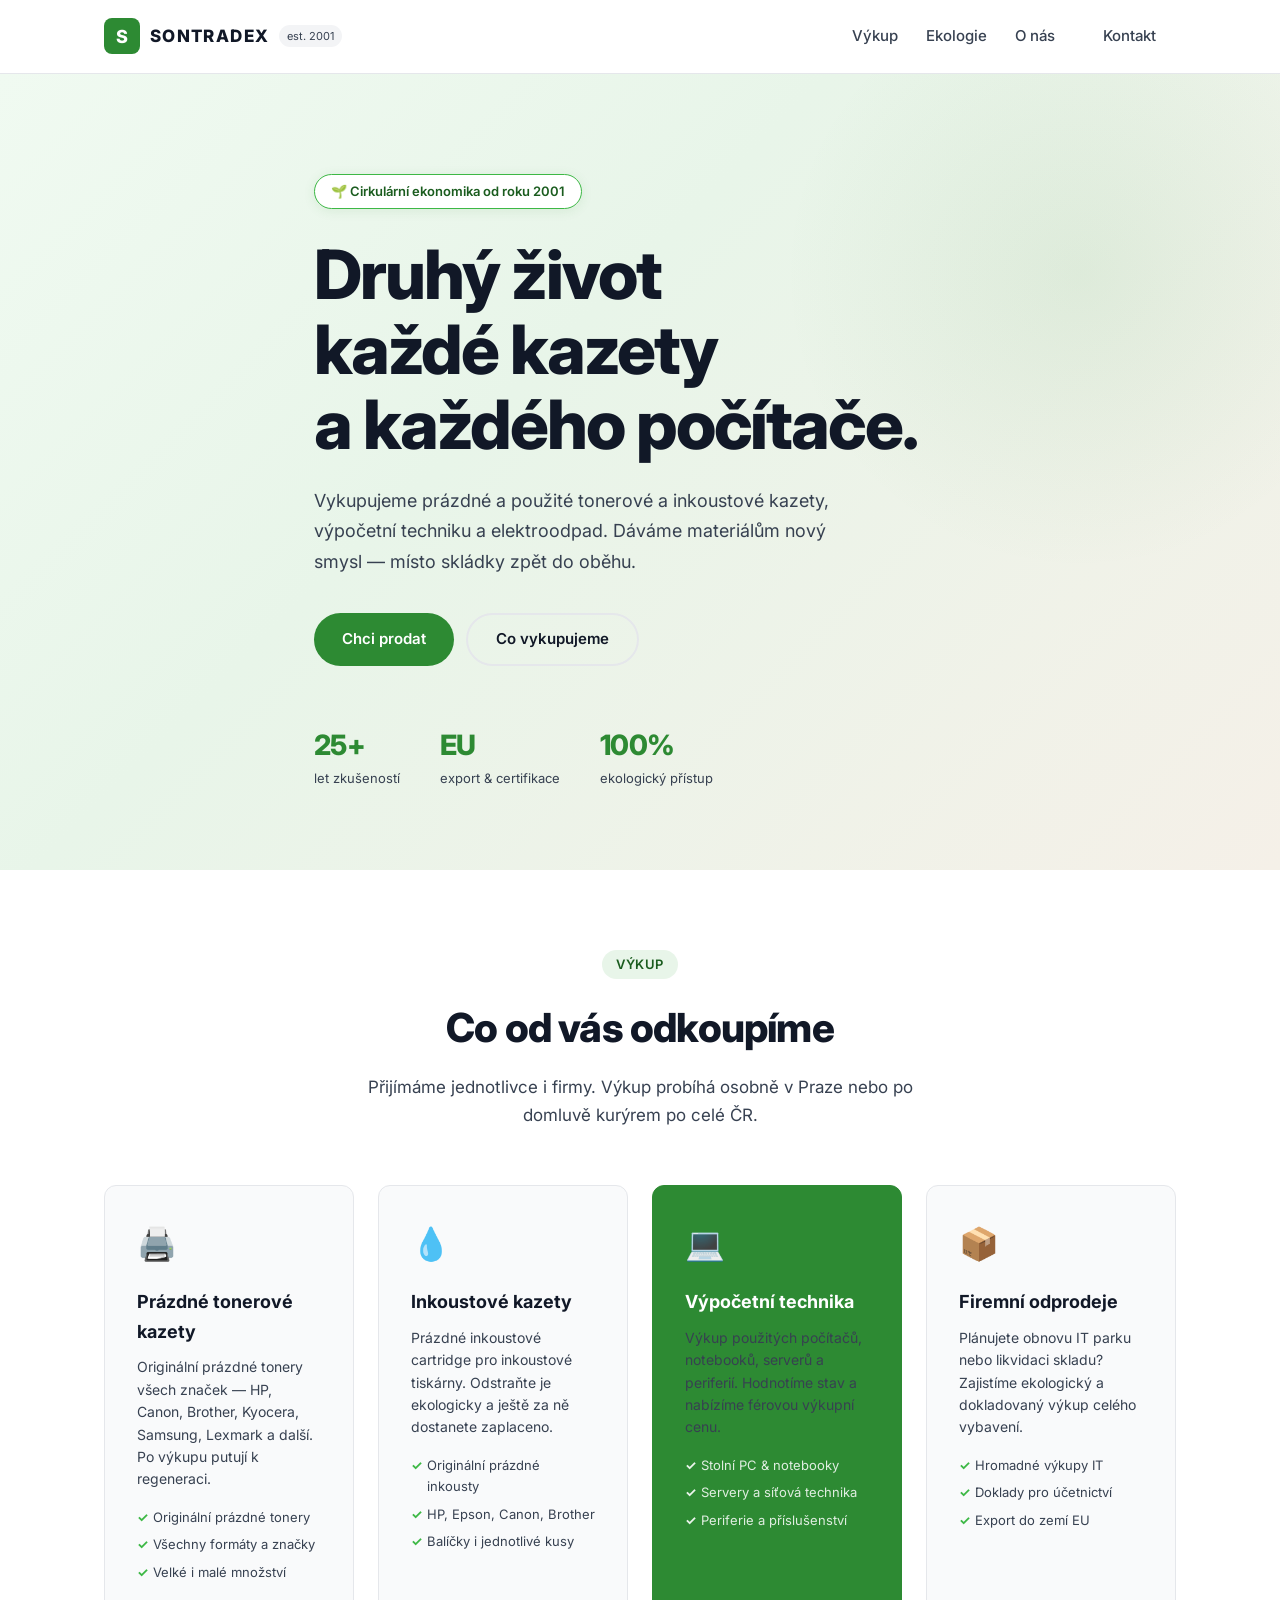
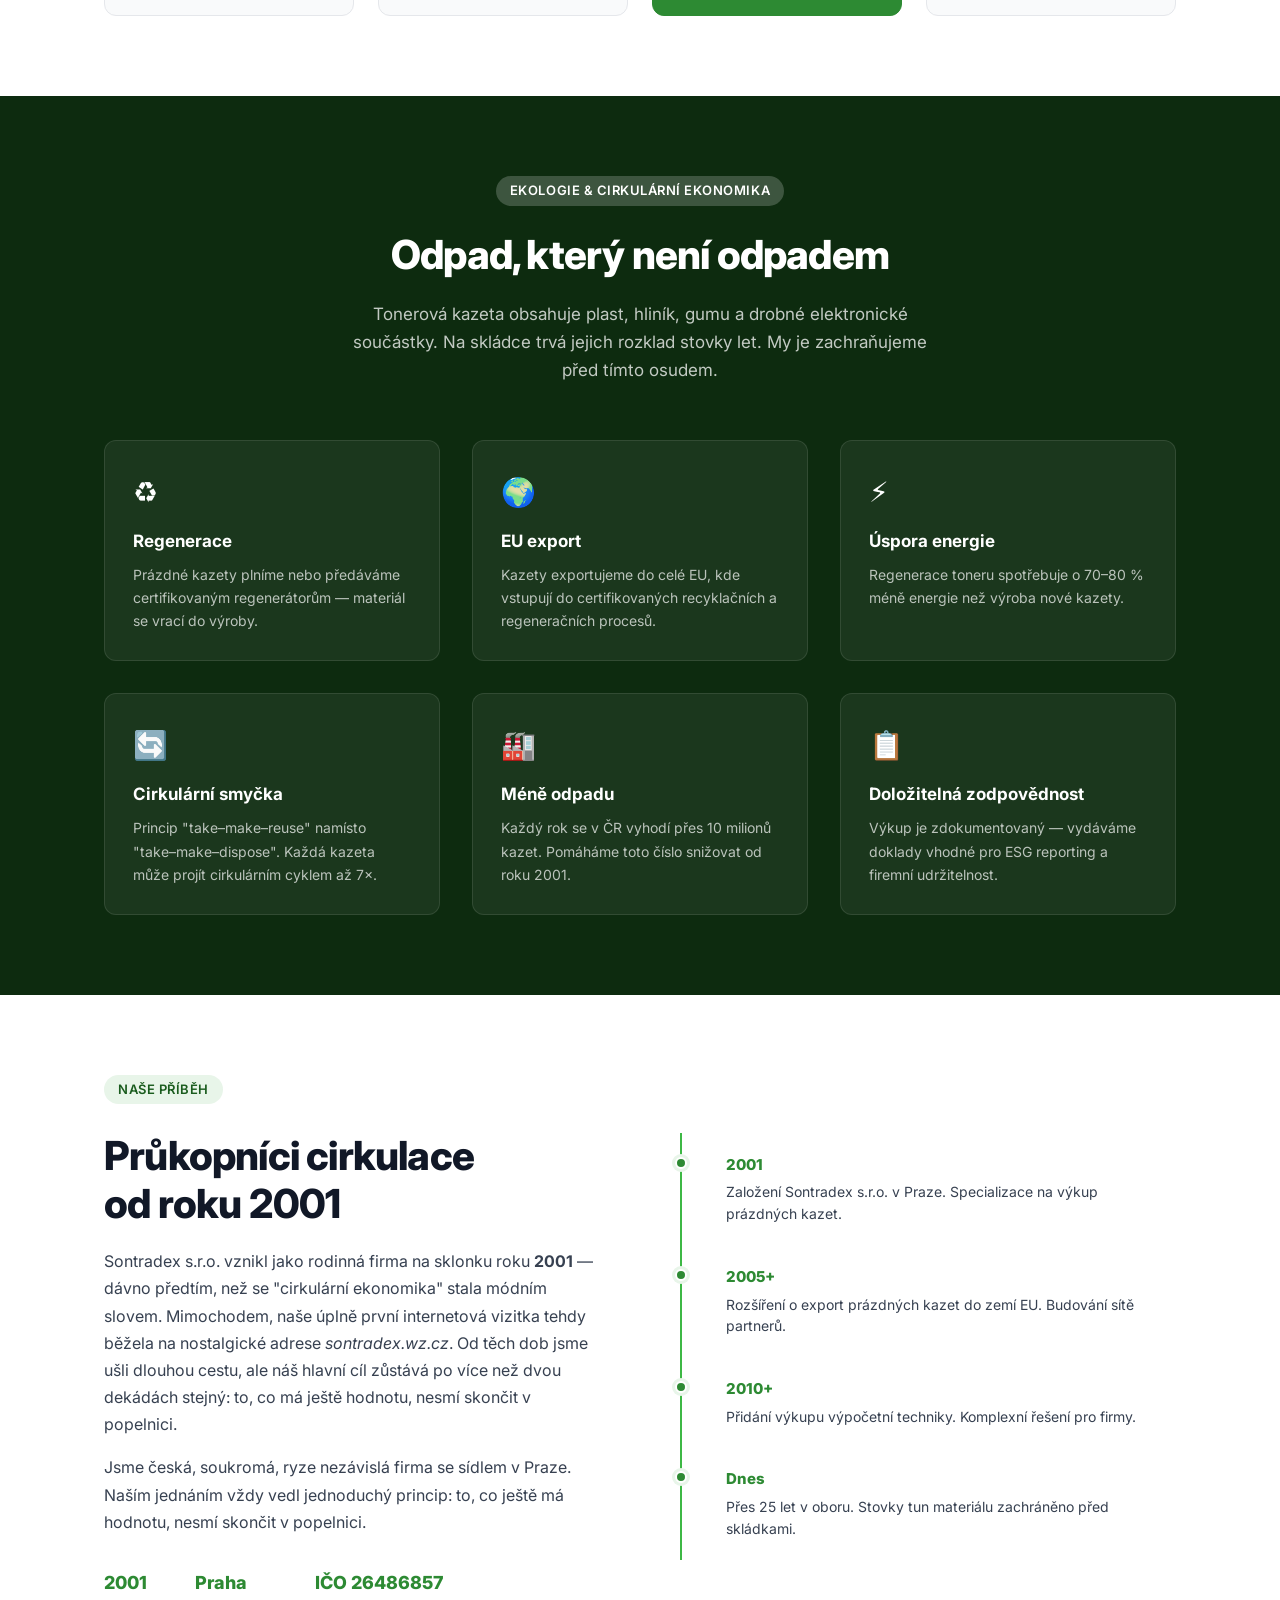
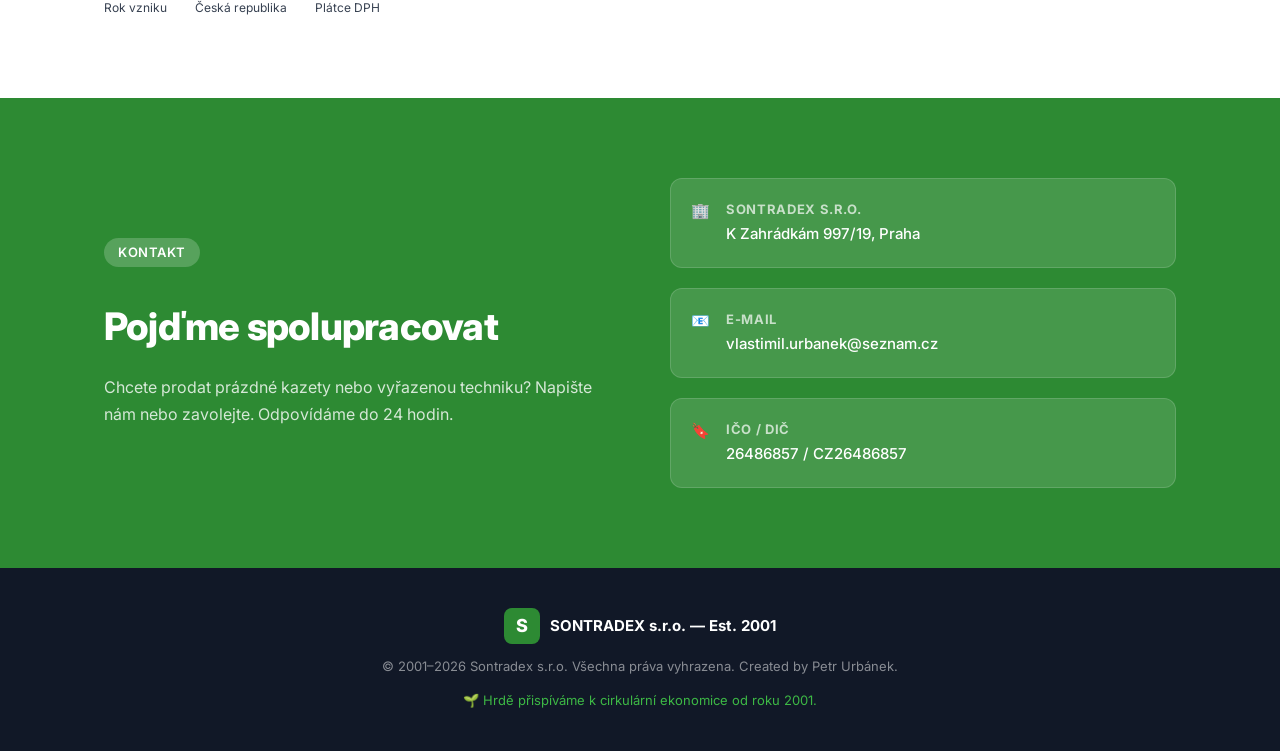
==== index.html @ 684063e7 "Update index.html" ====
<!DOCTYPE html>
<html lang="cs">
<head>
  <meta charset="UTF-8" />
  <meta name="viewport" content="width=device-width, initial-scale=1.0" />
  <title>Sontradex s.r.o. – Ekologický výkup kazet a elektroniky</title>
  <meta name="description" content="Sontradex s.r.o. – výkup prázdných a použitých tonerových a inkoustových kazet, výpočetní techniky a elektroniky. Est. 2001. Cirkulární ekonomika, Praha." />
  <link rel="stylesheet" href="styles.css" />
  <link rel="preconnect" href="https://fonts.googleapis.com">
  <link href="https://fonts.googleapis.com/css2?family=Inter:wght@300;400;500;600;700&display=swap" rel="stylesheet">
</head>
<body>

  <!-- NAV -->
  <header class="nav">
    <div class="container nav__inner">
      <a href="#" class="logo">
        <span class="logo__mark">S</span>
        <span class="logo__text">SONTRADEX</span>
        <span class="logo__est">est. 2001</span>
      </a>
      <nav class="nav__links">
        <a href="#co-vykupujeme">Výkup</a>
        <a href="#ekologie">Ekologie</a>
        <a href="#o-nas">O nás</a>
        <a href="#kontakt" class="btn btn--small">Kontakt</a>
      </nav>
    </div>
  </header>

  <!-- HERO -->
  <section class="hero">
    <div class="container hero__inner">
      <div class="hero__badge">🌱 Cirkulární ekonomika od roku 2001</div>
      <h1 class="hero__title">Druhý život<br/>každé kazety<br/>a každého počítače.</h1>
      <p class="hero__sub">Vykupujeme prázdné a použité tonerové a inkoustové kazety, výpočetní techniku a elektroodpad. Dáváme materiálům nový smysl — místo skládky zpět do oběhu.</p>
      <div class="hero__cta">
        <a href="#kontakt" class="btn btn--primary">Chci prodat</a>
        <a href="#co-vykupujeme" class="btn btn--ghost">Co vykupujeme</a>
      </div>
      <div class="hero__stats">
        <div class="stat">
          <span class="stat__num">25+</span>
          <span class="stat__label">let zkušeností</span>
        </div>
        <div class="stat">
          <span class="stat__num">EU</span>
          <span class="stat__label">export & certifikace</span>
        </div>
        <div class="stat">
          <span class="stat__num">100%</span>
          <span class="stat__label">ekologický přístup</span>
        </div>
      </div>
    </div>
    <div class="hero__bg-shape"></div>
  </section>

  <!-- CO VYKUPUJEME -->
  <section id="co-vykupujeme" class="section">
    <div class="container">
      <div class="section__header">
        <span class="tag">Výkup</span>
        <h2>Co od vás odkoupíme</h2>
        <p>Přijímáme jednotlivce i firmy. Výkup probíhá osobně v Praze nebo po domluvě kurýrem po celé ČR.</p>
      </div>
      <div class="cards">
        <div class="card">
          <div class="card__icon">🖨️</div>
          <h3>Prázdné tonerové kazety</h3>
          <p>Originální prázdné tonery všech značek — HP, Canon, Brother, Kyocera, Samsung, Lexmark a další. Po výkupu putují k regeneraci.</p>
          <ul>
            <li>Originální prázdné tonery</li>
            <li>Všechny formáty a značky</li>
            <li>Velké i malé množství</li>
          </ul>
        </div>
        <div class="card">
          <div class="card__icon">💧</div>
          <h3>Inkoustové kazety</h3>
          <p>Prázdné inkoustové cartridge pro inkoustové tiskárny. Odstraňte je ekologicky a ještě za ně dostanete zaplaceno.</p>
          <ul>
            <li>Originální prázdné inkousty</li>
            <li>HP, Epson, Canon, Brother</li>
            <li>Balíčky i jednotlivé kusy</li>
          </ul>
        </div>
        <div class="card card--highlight">
          <div class="card__icon">💻</div>
          <h3>Výpočetní technika</h3>
          <p>Výkup použitých počítačů, notebooků, serverů a periferií. Hodnotíme stav a nabízíme férovou výkupní cenu.</p>
          <ul>
            <li>Stolní PC &amp; notebooky</li>
            <li>Servery a síťová technika</li>
            <li>Periferie a příslušenství</li>
          </ul>
        </div>
        <div class="card">
          <div class="card__icon">📦</div>
          <h3>Firemní odprodeje</h3>
          <p>Plánujete obnovu IT parku nebo likvidaci skladu? Zajistíme ekologický a dokladovaný výkup celého vybavení.</p>
          <ul>
            <li>Hromadné výkupy IT</li>
            <li>Doklady pro účetnictví</li>
            <li>Export do zemí EU</li>
          </ul>
        </div>
      </div>
    </div>
  </section>

  <!-- EKOLOGIE / CIRCULAR ECONOMY -->
  <section id="ekologie" class="section section--dark">
    <div class="container">
      <div class="section__header section__header--light">
        <span class="tag tag--light">Ekologie &amp; cirkulární ekonomika</span>
        <h2>Odpad, který není odpadem</h2>
        <p>Tonerová kazeta obsahuje plast, hliník, gumu a drobné elektronické součástky. Na skládce trvá jejich rozklad stovky let. My je zachraňujeme před tímto osudem.</p>
      </div>
      <div class="eco-grid">
        <div class="eco-item">
          <div class="eco-icon">♻️</div>
          <h4>Regenerace</h4>
          <p>Prázdné kazety plníme nebo předáváme certifikovaným regenerátorům — materiál se vrací do výroby.</p>
        </div>
        <div class="eco-item">
          <div class="eco-icon">🌍</div>
          <h4>EU export</h4>
          <p>Kazety exportujeme do celé EU, kde vstupují do certifikovaných recyklačních a regeneračních procesů.</p>
        </div>
        <div class="eco-item">
          <div class="eco-icon">⚡</div>
          <h4>Úspora energie</h4>
          <p>Regenerace toneru spotřebuje o 70–80 % méně energie než výroba nové kazety.</p>
        </div>
        <div class="eco-item">
          <div class="eco-icon">🔄</div>
          <h4>Cirkulární smyčka</h4>
          <p>Princip "take–make–reuse" namísto "take–make–dispose". Každá kazeta může projít cirkulárním cyklem až 7×.</p>
        </div>
        <div class="eco-item">
          <div class="eco-icon">🏭</div>
          <h4>Méně odpadu</h4>
          <p>Každý rok se v ČR vyhodí přes 10 milionů kazet. Pomáháme toto číslo snižovat od roku 2001.</p>
        </div>
        <div class="eco-item">
          <div class="eco-icon">📋</div>
          <h4>Doložitelná zodpovědnost</h4>
          <p>Výkup je zdokumentovaný — vydáváme doklady vhodné pro ESG reporting a firemní udržitelnost.</p>
        </div>
      </div>
    </div>
  </section>

  <!-- O NÁS / HERITAGE -->
  <section id="o-nas" class="section">
    <div class="container">
      <div class="heritage">
        <div class="heritage__text">
          <span class="tag">Naše příběh</span>
          <h2>Průkopníci cirkulace<br/>od roku 2001</h2>
          <p>Sontradex s.r.o. vznikl jako rodinná firma na sklonku roku <strong>2001</strong> — dávno předtím, než se "cirkulární ekonomika" stala módním slovem. Mimochodem, naše úplně první internetová vizitka tehdy běžela na nostalgické adrese <em>sontradex.wz.cz</em>. Od těch dob jsme ušli dlouhou cestu, ale náš hlavní cíl zůstává po více než dvou dekádách stejný: to, co má ještě hodnotu, nesmí skončit v popelnici.</p>
          <p>Jsme česká, soukromá, ryze nezávislá firma se sídlem v Praze. Naším jednáním vždy vedl jednoduchý princip: to, co ještě má hodnotu, nesmí skončit v popelnici.</p>
          <div class="heritage__facts">
            <div class="hfact">
              <strong>2001</strong>
              <span>Rok vzniku</span>
            </div>
            <div class="hfact">
              <strong>Praha</strong>
              <span>Česká republika</span>
            </div>
            <div class="hfact">
              <strong>IČO 26486857</strong>
              <span>Plátce DPH</span>
            </div>
          </div>
        </div>
        <div class="heritage__visual">
          <div class="timeline">
            <div class="tl-item">
              <span class="tl-year">2001</span>
              <p>Založení Sontradex s.r.o. v Praze. Specializace na výkup prázdných kazet.</p>
            </div>
            <div class="tl-item">
              <span class="tl-year">2005+</span>
              <p>Rozšíření o export prázdných kazet do zemí EU. Budování sítě partnerů.</p>
            </div>
            <div class="tl-item">
              <span class="tl-year">2010+</span>
              <p>Přidání výkupu výpočetní techniky. Komplexní řešení pro firmy.</p>
            </div>
            <div class="tl-item">
              <span class="tl-year">Dnes</span>
              <p>Přes 25 let v oboru. Stovky tun materiálu zachráněno před skládkami.</p>
            </div>
          </div>
        </div>
      </div>
    </div>
  </section>

  <!-- KONTAKT -->
  <section id="kontakt" class="section section--green">
    <div class="container">
      <div class="contact">
        <div class="contact__text">
          <span class="tag tag--light">Kontakt</span>
          <h2>Pojďme spolupracovat</h2>
          <p>Chcete prodat prázdné kazety nebo vyřazenou techniku? Napište nám nebo zavolejte. Odpovídáme do 24 hodin.</p>
        </div>
        <div class="contact__details">
          <div class="contact__item">
            <span class="contact__icon">🏢</span>
            <div>
              <strong>Sontradex s.r.o.</strong>
              <span>K Zahrádkám 997/19, Praha</span>
            </div>
          </div>
          <div class="contact__item">
            <span class="contact__icon">📧</span>
            <div>
              <strong>E-mail</strong>
              <a href="mailto:vlastimil.urbanek@seznam.cz">vlastimil.urbanek@seznam.cz</a>
            </div>
          </div>
          <div class="contact__item">
            <span class="contact__icon">🔖</span>
            <div>
              <strong>IČO / DIČ</strong>
              <span>26486857 / CZ26486857</span>
            </div>
          </div>
        </div>
      </div>
    </div>
  </section>

  <!-- FOOTER -->
  <footer class="footer">
    <div class="container footer__inner">
      <div class="footer__brand">
        <span class="logo__mark">S</span>
        <span>SONTRADEX s.r.o. — Est. 2001</span>
      </div>
      <p class="footer__copy">© 2001–2026 Sontradex s.r.o. Všechna práva vyhrazena. Created by Petr Urbánek.</p>
      <p class="footer__eco">🌱 Hrdě přispíváme k cirkulární ekonomice od roku 2001.</p>
    </div>
  </footer>

</body>
</html>
---- styles.css ----
/* ===========================
   SONTRADEX – styles.css
   =========================== */

*, *::before, *::after { box-sizing: border-box; margin: 0; padding: 0; }

:root {
  --green-900: #0d2b0f;
  --green-700: #1a5c1e;
  --green-500: #2d8a33;
  --green-400: #3db845;
  --green-100: #e8f5e9;
  --earth:     #5a4a3a;
  --sand:      #f5f0e8;
  --white:     #ffffff;
  --gray-50:   #f9fafb;
  --gray-100:  #f3f4f6;
  --gray-200:  #e5e7eb;
  --gray-700:  #374151;
  --gray-900:  #111827;
  --font:      'Inter', system-ui, sans-serif;
  --radius:    12px;
  --shadow:    0 4px 24px rgba(0,0,0,0.08);
  --shadow-lg: 0 12px 40px rgba(0,0,0,0.14);
}

html { scroll-behavior: smooth; }

body {
  font-family: var(--font);
  color: var(--gray-900);
  background: var(--white);
  line-height: 1.65;
  font-size: 16px;
}

.container {
  max-width: 1120px;
  margin: 0 auto;
  padding: 0 24px;
}

/* ---- BUTTONS ---- */
.btn {
  display: inline-flex; align-items: center; gap: 8px;
  padding: 12px 28px;
  border-radius: 100px;
  font-weight: 600; font-size: 15px;
  text-decoration: none;
  transition: all 0.2s ease;
  cursor: pointer; border: none;
}
.btn--primary { background: var(--green-500); color: white; }
.btn--primary:hover { background: var(--green-700); transform: translateY(-1px); box-shadow: 0 6px 20px rgba(45,138,51,0.35); }
.btn--ghost { background: transparent; color: var(--gray-900); border: 2px solid var(--gray-200); }
.btn--ghost:hover { border-color: var(--green-400); color: var(--green-500); }
.btn--small { padding: 8px 20px; font-size: 14px; }

/* ---- TAG ---- */
.tag {
  display: inline-block;
  background: var(--green-100);
  color: var(--green-700);
  padding: 4px 14px;
  border-radius: 100px;
  font-size: 13px;
  font-weight: 600;
  letter-spacing: 0.04em;
  text-transform: uppercase;
  margin-bottom: 16px;
}
.tag--light { background: rgba(255,255,255,0.2); color: white; }

/* ---- NAV ---- */
.nav {
  position: sticky; top: 0; z-index: 100;
  background: rgba(255,255,255,0.95);
  backdrop-filter: blur(12px);
  border-bottom: 1px solid var(--gray-200);
}
.nav__inner {
  display: flex; align-items: center; justify-content: space-between;
  padding-top: 16px; padding-bottom: 16px;
}
.logo { display: flex; align-items: center; gap: 10px; text-decoration: none; }
.logo__mark {
  width: 36px; height: 36px;
  background: var(--green-500); color: white;
  border-radius: 8px;
  display: flex; align-items: center; justify-content: center;
  font-weight: 800; font-size: 18px;
}
.logo__text { font-weight: 800; font-size: 17px; color: var(--gray-900); letter-spacing: 0.08em; }
.logo__est { font-size: 11px; color: var(--gray-700); background: var(--gray-100); padding: 2px 8px; border-radius: 100px; }
.nav__links { display: flex; align-items: center; gap: 28px; }
.nav__links a { text-decoration: none; color: var(--gray-700); font-weight: 500; font-size: 15px; transition: color 0.2s; }
.nav__links a:hover { color: var(--green-500); }

/* ---- HERO ---- */
.hero {
  position: relative; overflow: hidden;
  background: linear-gradient(135deg, #f0faf1 0%, #e8f5e9 40%, #f5f0e8 100%);
  padding: 100px 0 80px;
}
.hero__inner { position: relative; z-index: 2; max-width: 700px; }
.hero__badge {
  display: inline-flex; align-items: center; gap: 8px;
  background: white; border: 1px solid var(--green-400);
  color: var(--green-700); padding: 6px 16px; border-radius: 100px;
  font-size: 13px; font-weight: 600; margin-bottom: 28px;
  box-shadow: 0 2px 12px rgba(45,138,51,0.1);
}
.hero__title {
  font-size: clamp(40px, 6vw, 68px);
  font-weight: 800; line-height: 1.1;
  color: var(--gray-900);
  letter-spacing: -0.03em;
  margin-bottom: 24px;
}
.hero__sub { font-size: 18px; color: var(--gray-700); max-width: 560px; margin-bottom: 36px; line-height: 1.7; }
.hero__cta { display: flex; gap: 12px; flex-wrap: wrap; margin-bottom: 56px; }
.hero__stats { display: flex; gap: 40px; flex-wrap: wrap; }
.stat { display: flex; flex-direction: column; }
.stat__num { font-size: 28px; font-weight: 800; color: var(--green-500); letter-spacing: -0.02em; }
.stat__label { font-size: 13px; color: var(--gray-700); }
.hero__bg-shape {
  position: absolute; right: -100px; top: -100px;
  width: 600px; height: 600px;
  background: radial-gradient(circle, rgba(45,138,51,0.08) 0%, transparent 70%);
  border-radius: 50%;
  pointer-events: none;
}

/* ---- SECTIONS ---- */
.section { padding: 80px 0; }
.section--dark { background: var(--green-900); color: white; }
.section--green { background: var(--green-500); color: white; }
.section__header { text-align: center; max-width: 600px; margin: 0 auto 56px; }
.section__header h2 { font-size: clamp(28px, 4vw, 40px); font-weight: 800; letter-spacing: -0.02em; margin-bottom: 12px; }
.section__header p { font-size: 17px; color: var(--gray-700); }
.section__header--light h2 { color: white; }
.section__header--light p { color: rgba(255,255,255,0.75); }

/* ---- CARDS ---- */
.cards { display: grid; grid-template-columns: repeat(auto-fit, minmax(250px, 1fr)); gap: 24px; }
.card {
  background: var(--gray-50); border: 1px solid var(--gray-200);
  border-radius: var(--radius); padding: 32px;
  transition: transform 0.2s, box-shadow 0.2s;
}
.card:hover { transform: translateY(-4px); box-shadow: var(--shadow-lg); }
.card--highlight { background: var(--green-500); border-color: var(--green-500); color: white; }
.card--highlight p, .card--highlight li { color: rgba(255,255,255,0.85); }
.card--highlight h3 { color: white; }
.card__icon { font-size: 32px; margin-bottom: 16px; }
.card h3 { font-size: 18px; font-weight: 700; margin-bottom: 10px; }
.card p { font-size: 14px; color: var(--gray-700); margin-bottom: 16px; line-height: 1.6; }
.card ul { list-style: none; display: flex; flex-direction: column; gap: 6px; }
.card ul li { font-size: 13px; color: var(--gray-700); padding-left: 16px; position: relative; }
.card ul li::before { content: "✓"; position: absolute; left: 0; color: var(--green-400); font-weight: 700; }
.card--highlight ul li { color: rgba(255,255,255,0.85); }
.card--highlight ul li::before { color: rgba(255,255,255,0.9); }

/* ---- ECO GRID ---- */
.eco-grid { display: grid; grid-template-columns: repeat(auto-fit, minmax(280px, 1fr)); gap: 32px; }
.eco-item { padding: 28px; background: rgba(255,255,255,0.06); border-radius: var(--radius); border: 1px solid rgba(255,255,255,0.1); }
.eco-icon { font-size: 28px; margin-bottom: 12px; }
.eco-item h4 { font-size: 17px; font-weight: 700; color: white; margin-bottom: 8px; }
.eco-item p { font-size: 14px; color: rgba(255,255,255,0.7); line-height: 1.65; }

/* ---- HERITAGE ---- */
.heritage { display: grid; grid-template-columns: 1fr 1fr; gap: 80px; align-items: center; }
.heritage__text h2 { font-size: clamp(28px, 3.5vw, 40px); font-weight: 800; margin: 12px 0 20px; letter-spacing: -0.02em; line-height: 1.2; }
.heritage__text p { color: var(--gray-700); margin-bottom: 16px; line-height: 1.7; }
.heritage__facts { display: flex; gap: 28px; margin-top: 32px; flex-wrap: wrap; }
.hfact { display: flex; flex-direction: column; }
.hfact strong { font-size: 18px; font-weight: 800; color: var(--green-500); }
.hfact span { font-size: 12px; color: var(--gray-700); }
.timeline { display: flex; flex-direction: column; gap: 0; }
.tl-item {
  padding: 20px 20px 20px 44px;
  position: relative;
  border-left: 2px solid var(--green-400);
}
.tl-item::before {
  content: '';
  position: absolute; left: -7px; top: 24px;
  width: 12px; height: 12px;
  background: var(--green-500); border-radius: 50%;
  border: 2px solid white;
  box-shadow: 0 0 0 3px var(--green-100);
}
.tl-year { font-weight: 800; color: var(--green-500); font-size: 15px; display: block; margin-bottom: 4px; }
.tl-item p { font-size: 14px; color: var(--gray-700); line-height: 1.55; }

/* ---- CONTACT ---- */
.contact { display: grid; grid-template-columns: 1fr 1fr; gap: 60px; align-items: center; }
.contact__text h2 { font-size: clamp(26px, 3vw, 38px); font-weight: 800; color: white; margin: 12px 0 16px; letter-spacing: -0.02em; }
.contact__text p { color: rgba(255,255,255,0.8); font-size: 16px; line-height: 1.7; }
.contact__details { display: flex; flex-direction: column; gap: 20px; }
.contact__item {
  display: flex; align-items: flex-start; gap: 16px;
  background: rgba(255,255,255,0.12); border-radius: var(--radius); padding: 20px;
  border: 1px solid rgba(255,255,255,0.15);
}
.contact__icon { font-size: 22px; flex-shrink: 0; }
.contact__item div { display: flex; flex-direction: column; gap: 2px; }
.contact__item strong { font-size: 13px; color: rgba(255,255,255,0.7); text-transform: uppercase; letter-spacing: 0.05em; }
.contact__item span, .contact__item a { font-size: 15px; color: white; text-decoration: none; font-weight: 500; }
.contact__item a:hover { text-decoration: underline; }

/* ---- FOOTER ---- */
.footer { background: var(--gray-900); color: white; padding: 40px 0; }
.footer__inner { display: flex; flex-direction: column; align-items: center; gap: 12px; text-align: center; }
.footer__brand { display: flex; align-items: center; gap: 10px; font-weight: 700; font-size: 15px; }
.footer__copy { font-size: 13px; color: rgba(255,255,255,0.5); }
.footer__eco { font-size: 13px; color: var(--green-400); }

/* ---- RESPONSIVE ---- */
@media (max-width: 768px) {
  .heritage { grid-template-columns: 1fr; gap: 40px; }
  .contact { grid-template-columns: 1fr; gap: 36px; }
  .nav__links a:not(.btn) { display: none; }
  .hero { padding: 60px 0 60px; }
  .hero__stats { gap: 24px; }
}
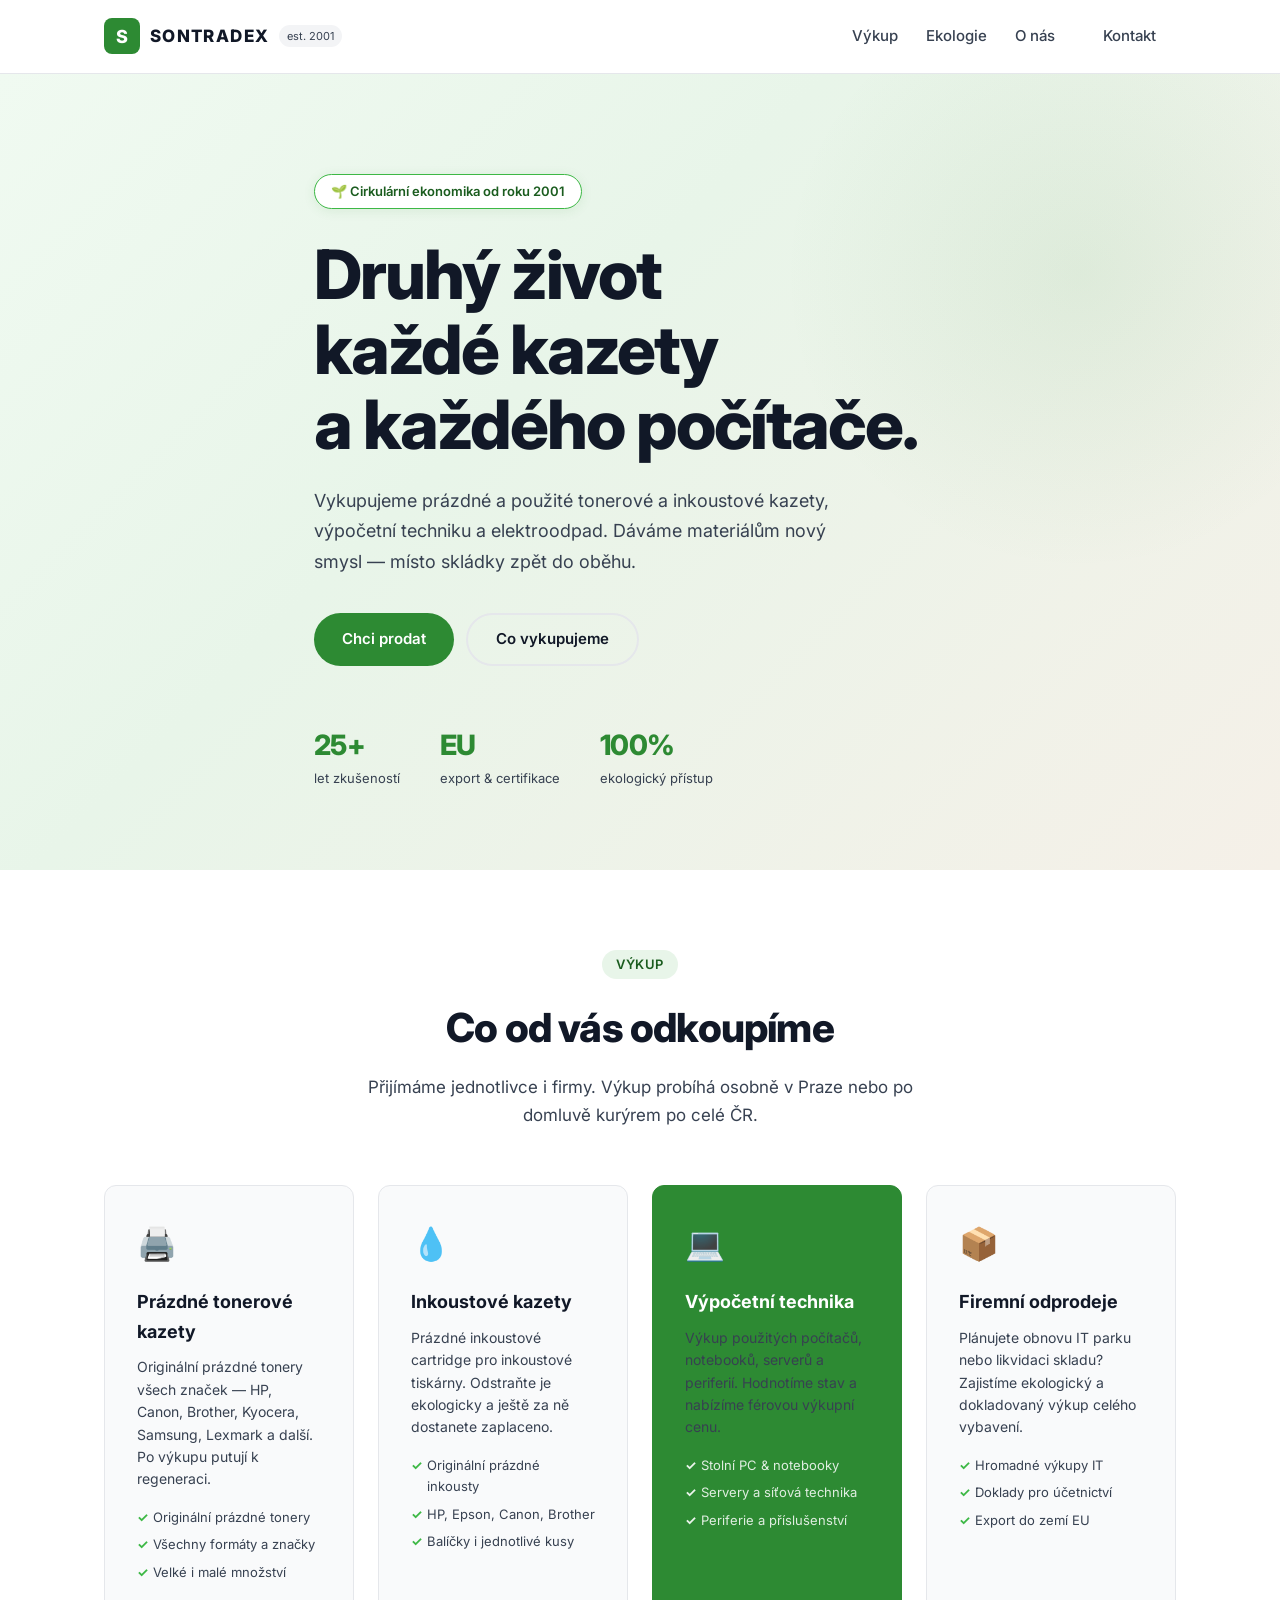
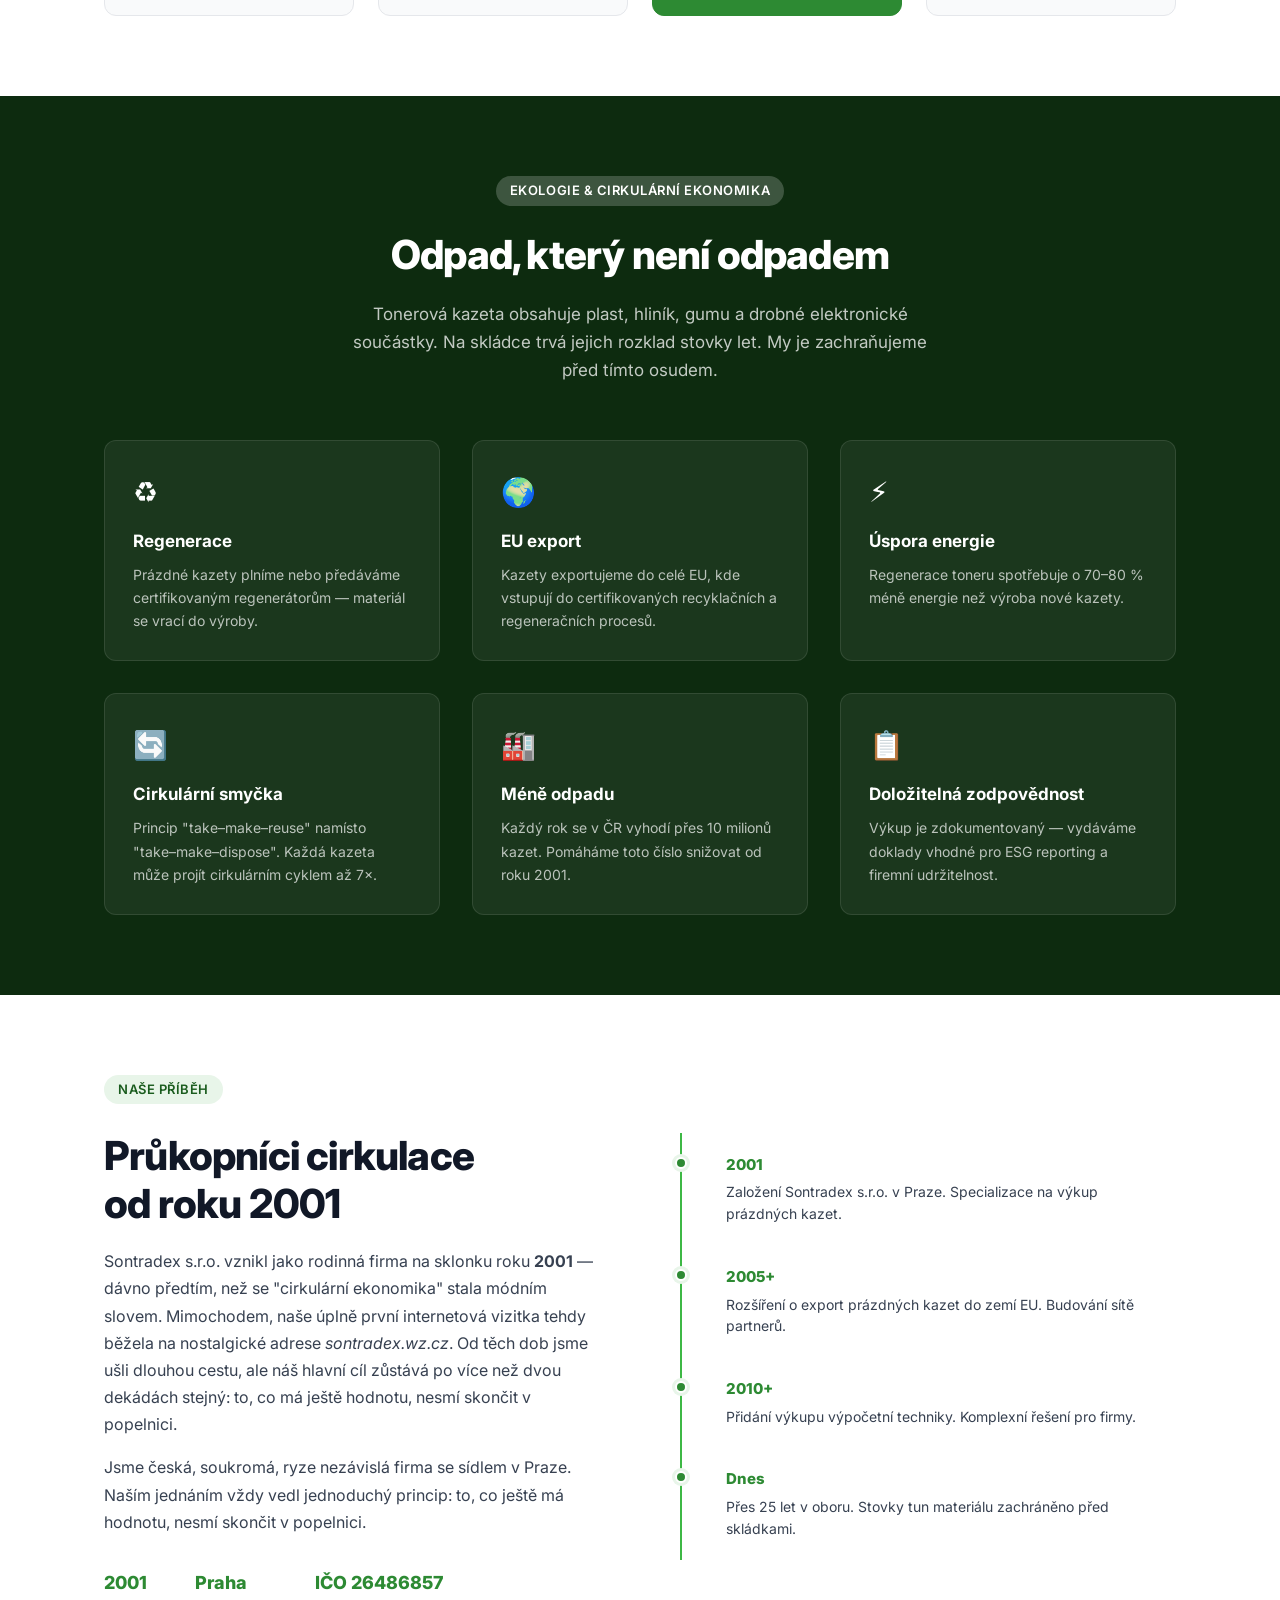
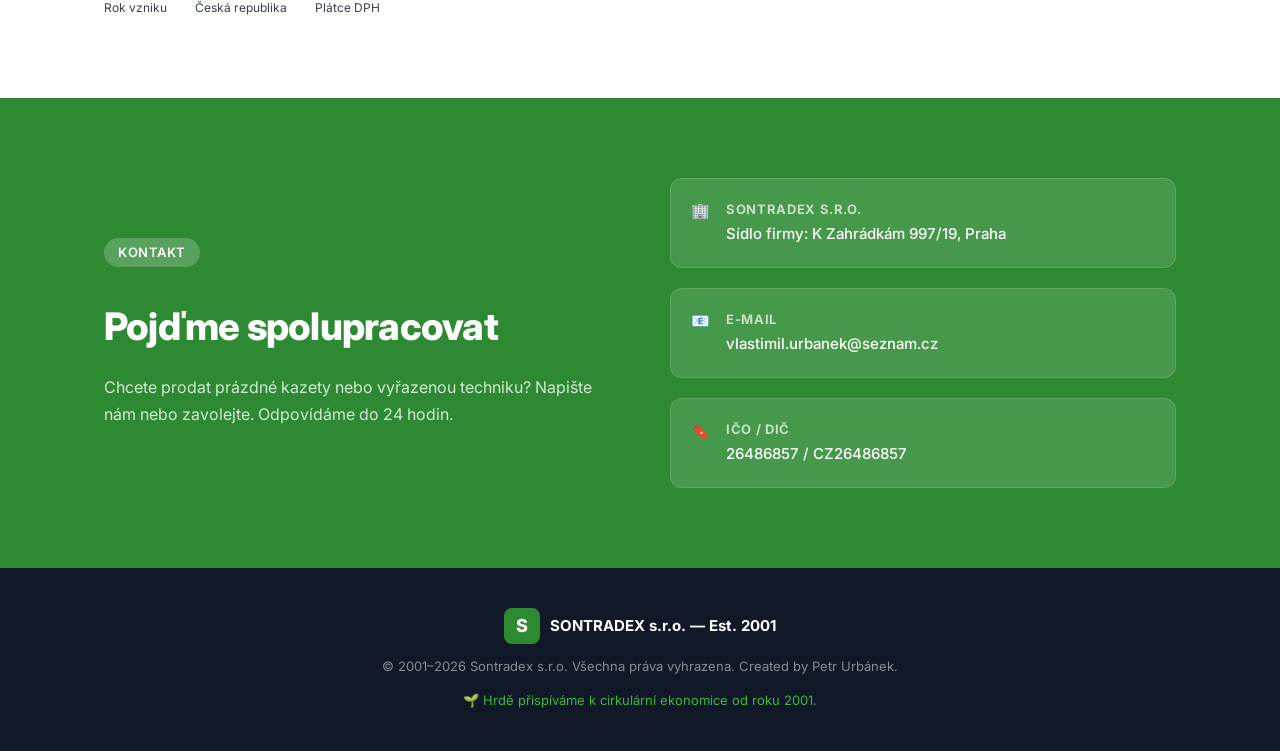
==== commit 88211476: "Update index.html" ====
--- a/index.html
+++ b/index.html
@@ -214,7 +214,7 @@
             <span class="contact__icon">🏢</span>
             <div>
               <strong>Sontradex s.r.o.</strong>
-              <span>K Zahrádkám 997/19, Praha</span>
+              <span>Sídlo firmy: K Zahrádkám 997/19, Praha</span>
             </div>
           </div>
           <div class="contact__item">
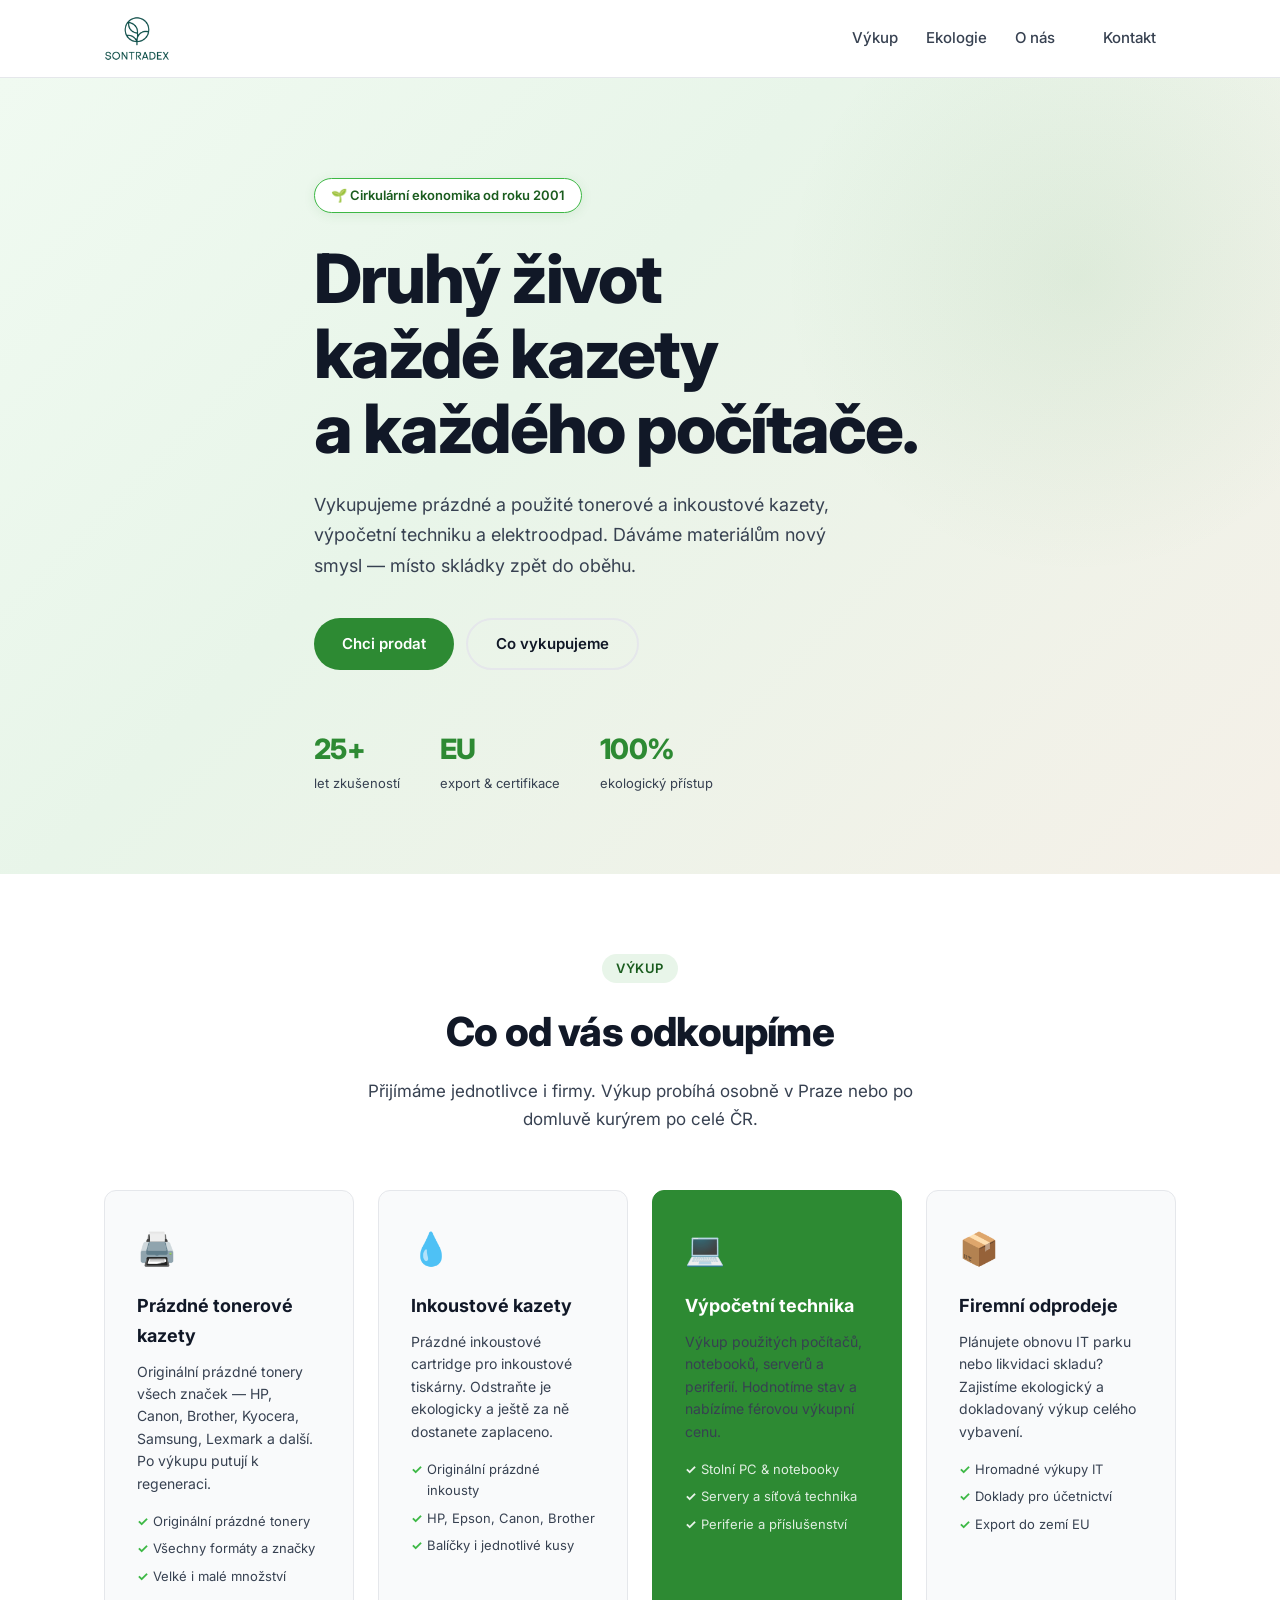
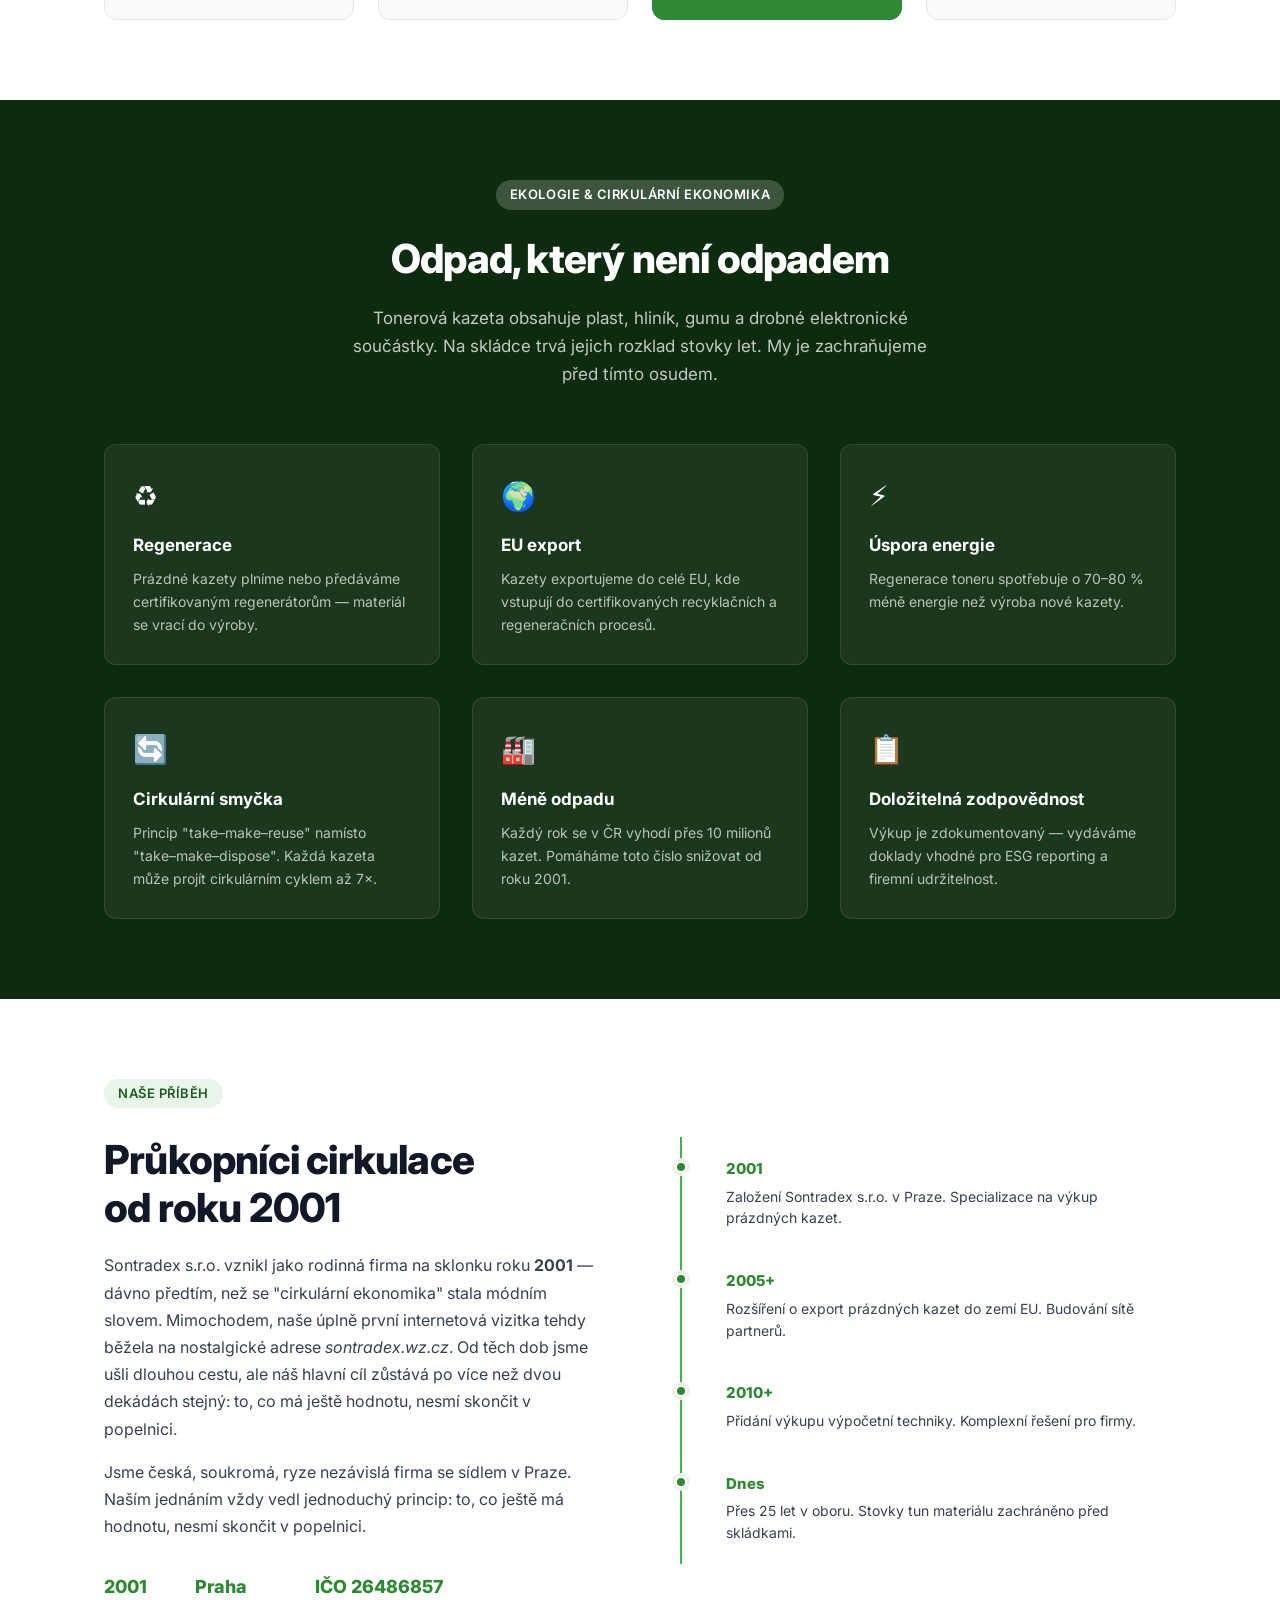
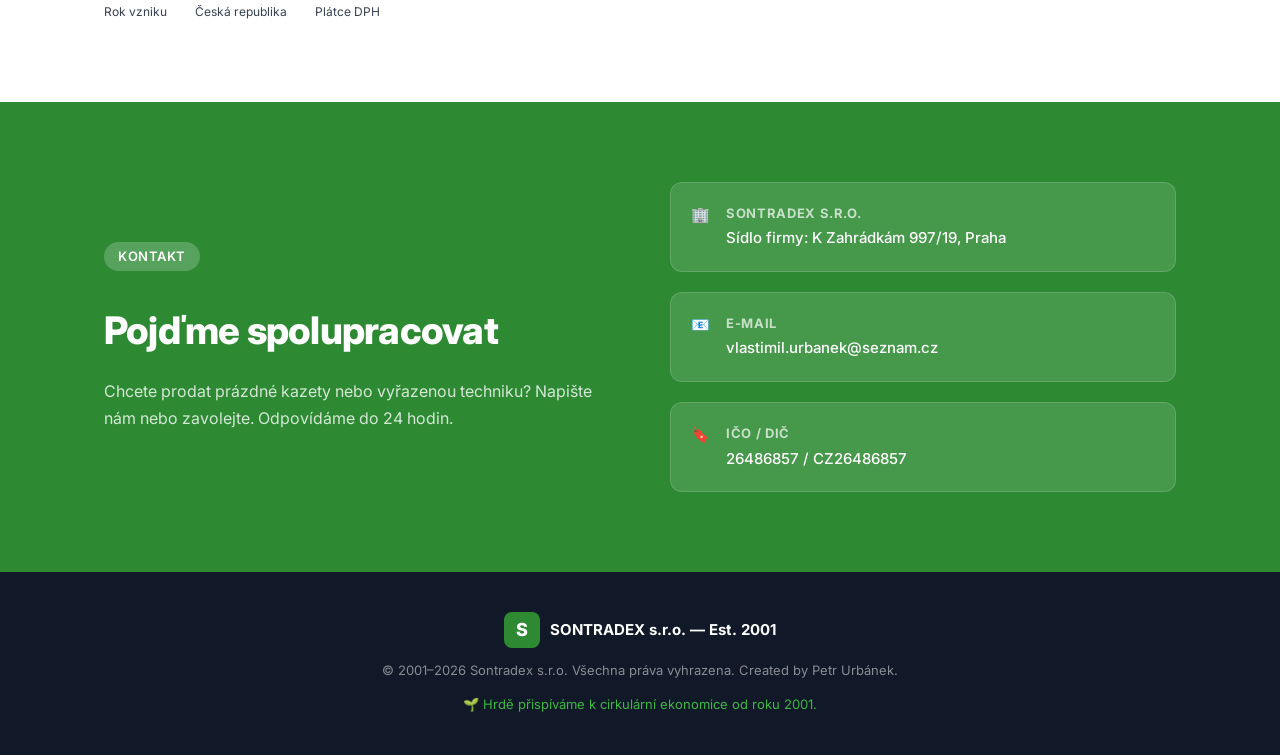
==== commit 77a7f38a: "Update index.html" ====
--- a/index.html
+++ b/index.html
@@ -14,10 +14,8 @@
   <!-- NAV -->
   <header class="nav">
     <div class="container nav__inner">
-      <a href="#" class="logo">
-        <span class="logo__mark">S</span>
-        <span class="logo__text">SONTRADEX</span>
-        <span class="logo__est">est. 2001</span>
+<a href="#" class="logo">
+        <img src="logo.png" alt="Sontradex Logo" height="45" />
       </a>
       <nav class="nav__links">
         <a href="#co-vykupujeme">Výkup</a>
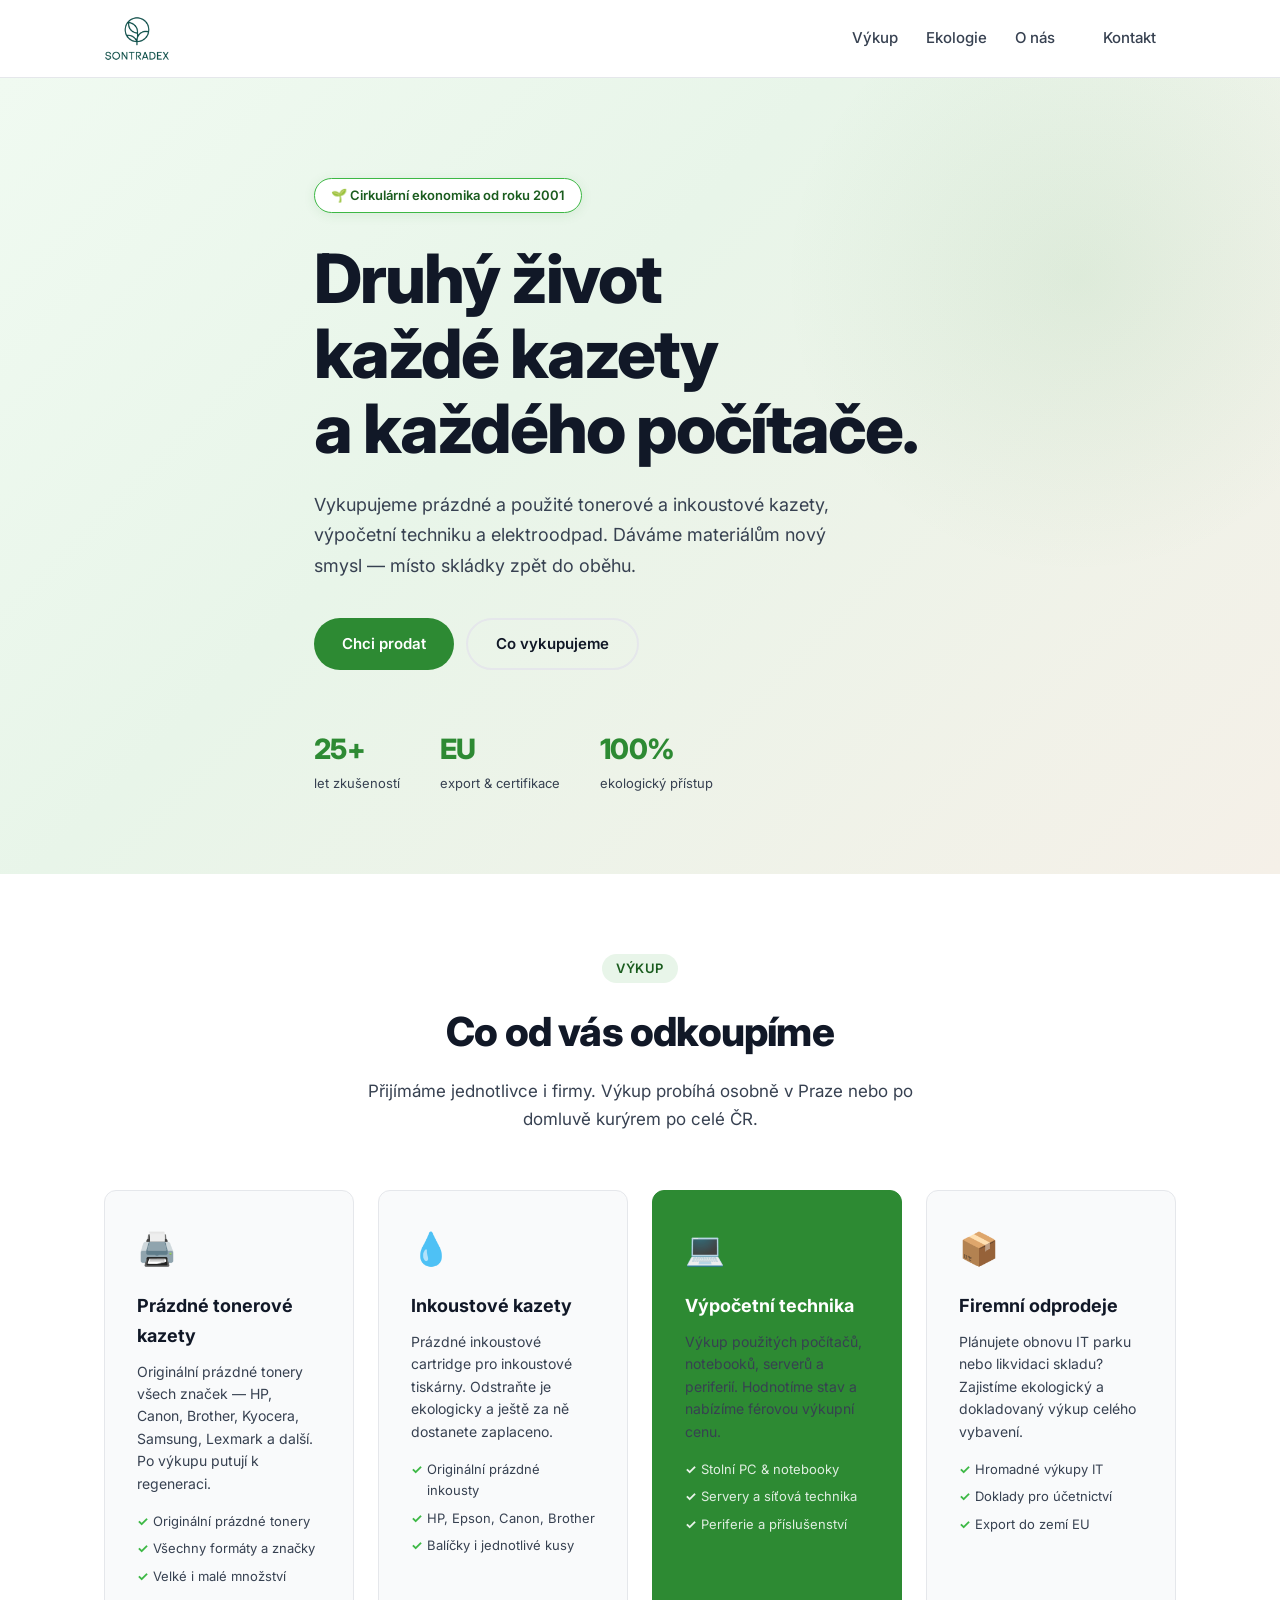
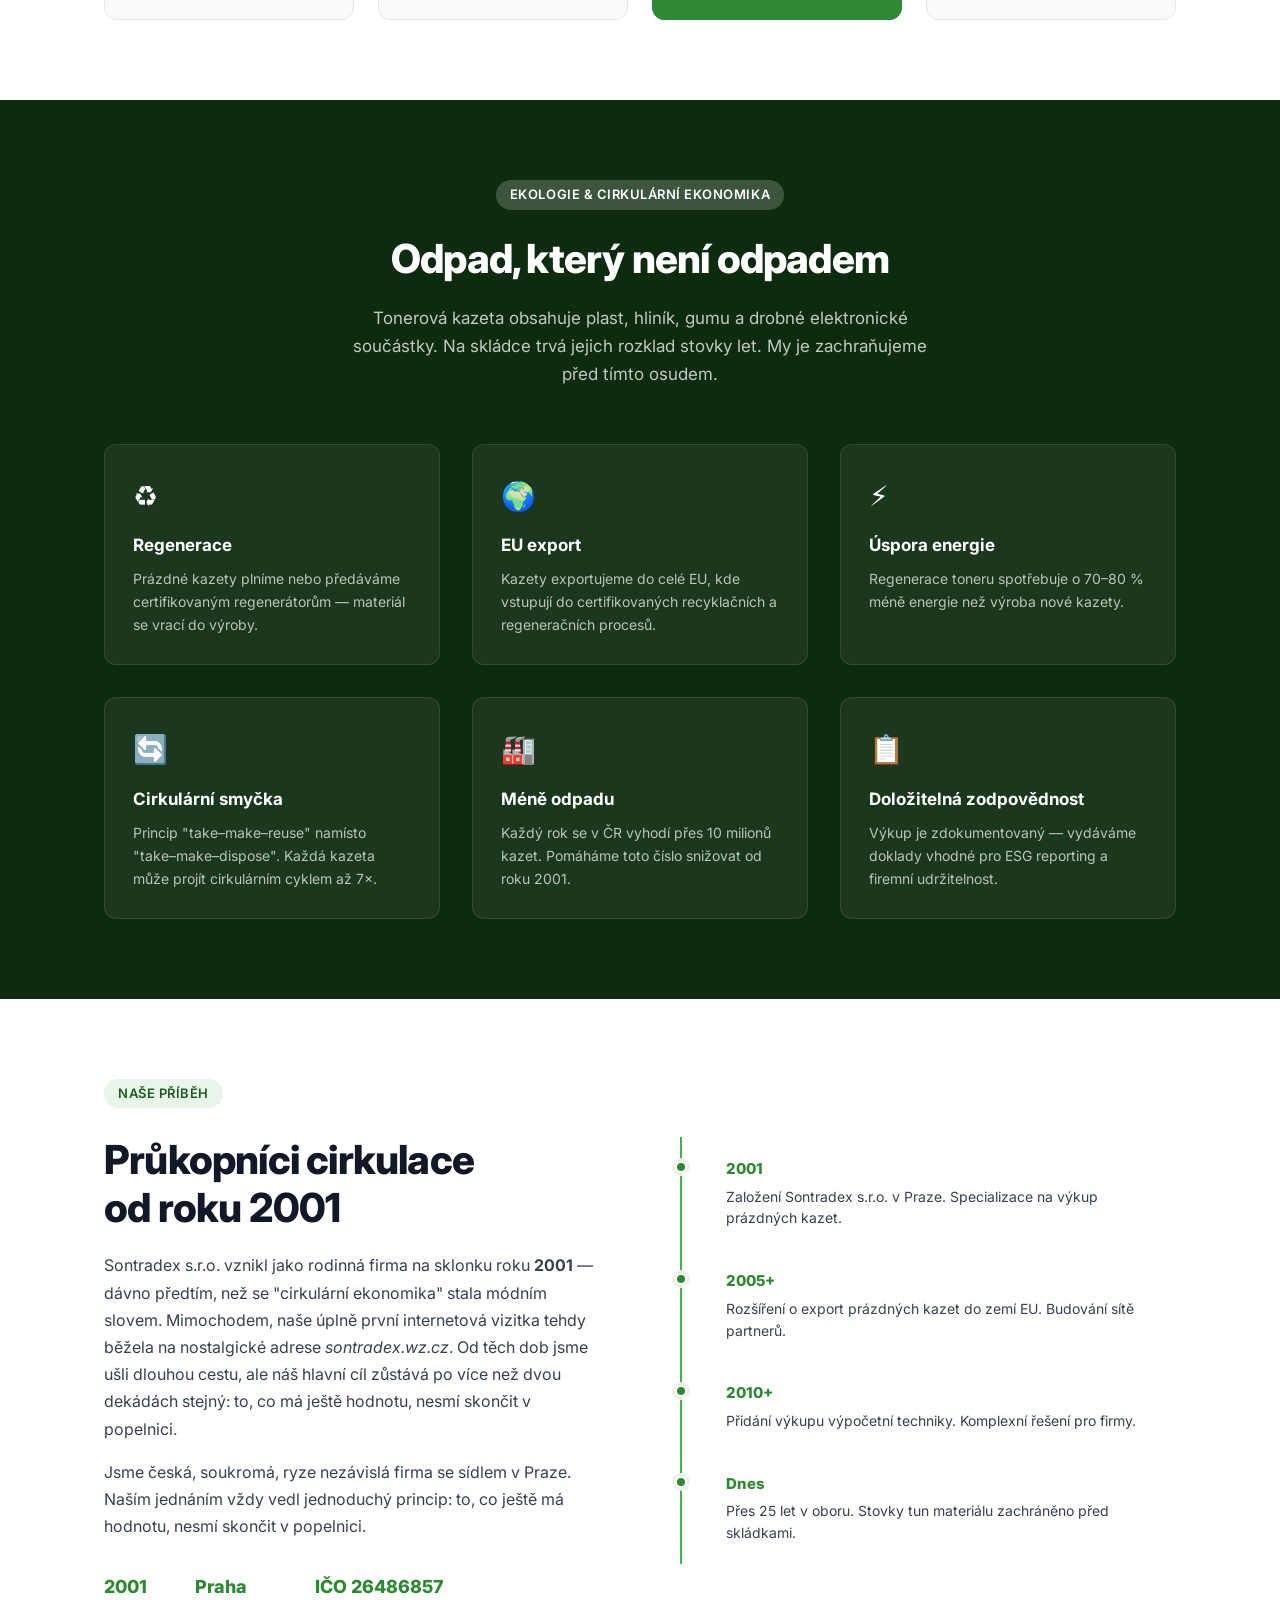
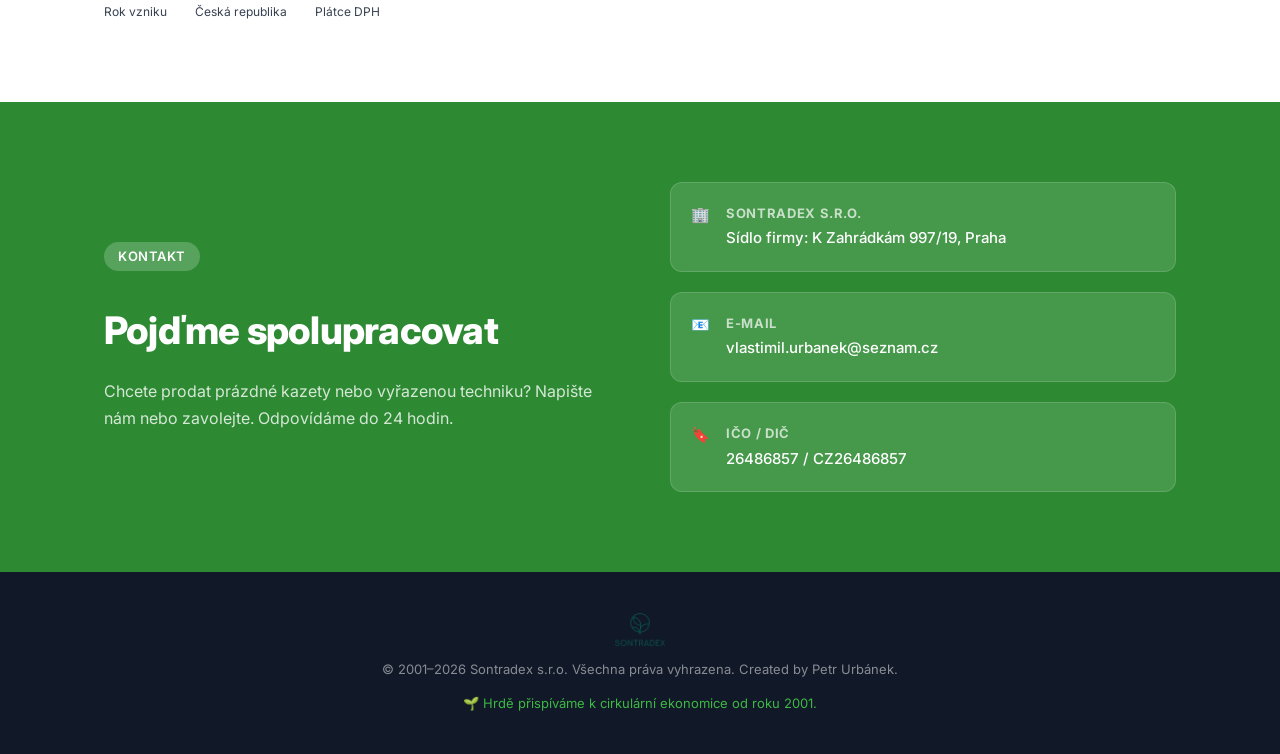
==== commit cf12f2a0: "Update index.html" ====
--- a/index.html
+++ b/index.html
@@ -4,6 +4,7 @@
   <meta charset="UTF-8" />
   <meta name="viewport" content="width=device-width, initial-scale=1.0" />
   <title>Sontradex s.r.o. – Ekologický výkup kazet a elektroniky</title>
+  <link rel="icon" href="logo.png" />
   <meta name="description" content="Sontradex s.r.o. – výkup prázdných a použitých tonerových a inkoustových kazet, výpočetní techniky a elektroniky. Est. 2001. Cirkulární ekonomika, Praha." />
   <link rel="stylesheet" href="styles.css" />
   <link rel="preconnect" href="https://fonts.googleapis.com">
@@ -238,8 +239,7 @@
   <footer class="footer">
     <div class="container footer__inner">
       <div class="footer__brand">
-        <span class="logo__mark">S</span>
-        <span>SONTRADEX s.r.o. — Est. 2001</span>
+        <img src="logo.png" alt="Sontradex Logo" height="35" />
       </div>
       <p class="footer__copy">© 2001–2026 Sontradex s.r.o. Všechna práva vyhrazena. Created by Petr Urbánek.</p>
       <p class="footer__eco">🌱 Hrdě přispíváme k cirkulární ekonomice od roku 2001.</p>
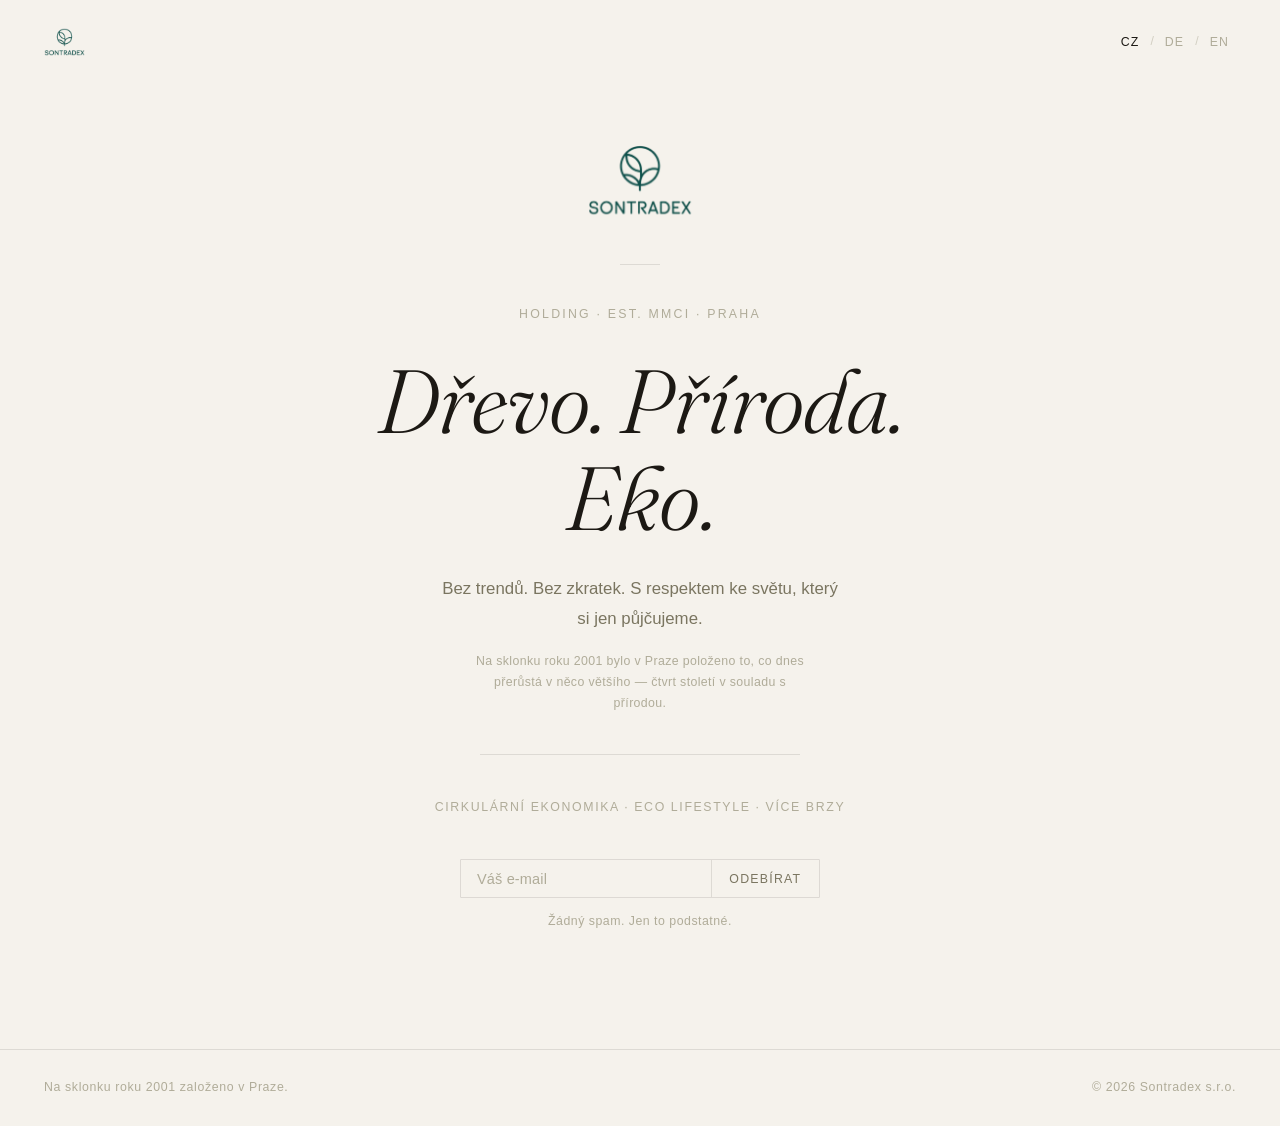
==== commit be98ff36: "Add files via upload" ====
--- a/index.html
+++ b/index.html
@@ -1,250 +1,343 @@
 <!DOCTYPE html>
-<html lang="cs">
+<html lang="cs" data-lang="cs">
 <head>
   <meta charset="UTF-8" />
   <meta name="viewport" content="width=device-width, initial-scale=1.0" />
-  <title>Sontradex s.r.o. – Ekologický výkup kazet a elektroniky</title>
-  <link rel="icon" href="logo.png" />
-  <meta name="description" content="Sontradex s.r.o. – výkup prázdných a použitých tonerových a inkoustových kazet, výpočetní techniky a elektroniky. Est. 2001. Cirkulární ekonomika, Praha." />
-  <link rel="stylesheet" href="styles.css" />
+  <title>Sontradex — Est. MMCI</title>
+  <meta name="description" content="Wood. Nature. Eco. Circular economy since 2001. Prague." />
+  <meta property="og:title" content="Sontradex" />
+  <meta property="og:description" content="Wood. Nature. Eco. Circular economy since 2001." />
+  <meta property="og:type" content="website" />
+  <meta name="theme-color" content="#f5f2ec" />
+
   <link rel="preconnect" href="https://fonts.googleapis.com">
-  <link href="https://fonts.googleapis.com/css2?family=Inter:wght@300;400;500;600;700&display=swap" rel="stylesheet">
+  <link rel="preconnect" href="https://fonts.gstatic.com" crossorigin>
+  <link href="https://fonts.googleapis.com/css2?family=Fraunces:ital,opsz,wght@0,9..144,200..900;1,9..144,200..900&display=swap" rel="stylesheet">
+  <link href="https://api.fontshare.com/v2/css?f[]=satoshi@300,400,500&display=swap" rel="stylesheet">
+
+  <style>
+    /*
+      Art direction: Heritage eco-lifestyle holding page
+      Tone: quiet luxury, organic, timeless — not trendy
+      Palette: warm linen / forest green / charcoal
+      Typography: Fraunces (display) + Satoshi (body)
+      Density: very spacious — white space is confidence
+    */
+    *, *::before, *::after { box-sizing: border-box; margin: 0; padding: 0; }
+
+    :root {
+      --bg:     #f5f2ec;
+      --text:   #1c1914;
+      --muted:  #7a7560;
+      --faint:  #b0ac99;
+      --accent: #3a5c3a;
+      --border: rgba(28,25,20,0.11);
+
+      --font-d: 'Fraunces', Georgia, serif;
+      --font-b: 'Satoshi', 'Helvetica Neue', sans-serif;
+
+      --xs:  clamp(0.6875rem, 0.66rem + 0.14vw, 0.8125rem);
+      --sm:  clamp(0.8125rem, 0.78rem + 0.16vw, 0.9375rem);
+      --md:  clamp(0.9375rem, 0.9rem  + 0.19vw, 1.0625rem);
+      --lg:  clamp(1.125rem,  1rem    + 0.6vw,  1.5rem);
+      --xl:  clamp(1.5rem,    1.2rem  + 1.2vw,  2.25rem);
+      --disp:clamp(2.8rem,    1.2rem  + 5.5vw,  6rem);
+    }
+
+    html { -webkit-font-smoothing:antialiased; text-rendering:optimizeLegibility; scroll-behavior:smooth; }
+
+    body {
+      background: var(--bg); color: var(--text);
+      font-family: var(--font-b); font-size: var(--md); line-height: 1.6;
+      min-height: 100dvh; display: flex; flex-direction: column;
+    }
+
+    ::selection { background: rgba(58,92,58,0.14); }
+
+    /* NAV */
+    .site-header {
+      position: fixed; inset: 0 0 auto; z-index: 50;
+      display: flex; align-items: center; justify-content: space-between;
+      padding: 1.75rem 2.75rem;
+    }
+
+    .logo-area { display: flex; align-items: center; height: 28px; }
+    #hdr-img   { height: 28px; width: auto; }
+    #hdr-txt   {
+      font-family: var(--font-d); font-size: var(--sm); font-weight: 300;
+      letter-spacing: 0.32em; color: var(--text); text-transform: uppercase;
+      font-variation-settings: 'opsz' 14, 'wght' 300;
+    }
+
+    .lang-nav { display: flex; align-items: center; gap: 0.25rem; }
+    .lang-btn {
+      background: none; border: none; cursor: pointer;
+      font-family: var(--font-b); font-size: var(--xs); font-weight: 400;
+      letter-spacing: 0.09em; color: var(--faint); padding: 4px 7px;
+      border-radius: 2px; transition: color 160ms ease; line-height: 1;
+    }
+    .lang-btn:hover        { color: var(--text); }
+    .lang-btn.active       { color: var(--text); font-weight: 500; }
+    .lang-sep              { color: var(--faint); font-size: var(--xs); user-select: none; opacity:.5; pointer-events:none; }
+
+    /* MAIN */
+    main {
+      flex: 1; display: flex; align-items: center; justify-content: center;
+      padding: 9rem 2.75rem 5rem;
+    }
+
+    .center-block {
+      max-width: 680px; width: 100%; text-align: center;
+      display: flex; flex-direction: column; align-items: center;
+    }
+
+    .brand-mark { margin-bottom: 3rem; }
+    #brand-img  { height: 72px; width: auto; margin: 0 auto; display: block; }
+    #brand-txt  {
+      font-family: var(--font-d); font-size: var(--xl); font-weight: 200;
+      letter-spacing: 0.42em; color: var(--text); text-transform: uppercase;
+      font-variation-settings: 'opsz' 36, 'wght' 200;
+    }
+
+    .rule      { width: 40px;  height: 1px; background: var(--border); margin: 0 auto 2.5rem; }
+    .rule-wide { width: 100%; max-width: 320px; height: 1px; background: var(--border); margin: 2.5rem auto; }
+
+    .kicker {
+      font-family: var(--font-b); font-size: var(--xs); font-weight: 400;
+      letter-spacing: 0.18em; color: var(--faint); text-transform: uppercase;
+      margin-bottom: 1.75rem;
+    }
+
+    h1 {
+      font-family: var(--font-d); font-size: var(--disp); font-weight: 300;
+      line-height: 1.08; letter-spacing: -0.01em; color: var(--text);
+      margin-bottom: 1.75rem; font-variation-settings: 'opsz' 72, 'wght' 300;
+      font-style: italic;
+    }
+
+    .tagline {
+      font-family: var(--font-b); font-size: var(--md); font-weight: 300;
+      color: var(--muted); line-height: 1.75; max-width: 44ch; margin: 0 auto;
+    }
+
+    .heritage {
+      font-family: var(--font-b); font-size: var(--xs); font-weight: 400;
+      color: var(--faint); letter-spacing: 0.03em; line-height: 1.7;
+      max-width: 48ch; margin: 1.1rem auto 0;
+    }
+
+    .coming {
+      font-family: var(--font-b); font-size: var(--xs); font-weight: 400;
+      letter-spacing: 0.13em; color: var(--faint); text-transform: uppercase; line-height: 2;
+    }
+
+    /* SUBSCRIBE */
+    .subscribe-wrap { margin-top: 2.5rem; width: 100%; }
+
+    .sub-form {
+      display: flex; border: 1px solid var(--border); border-radius: 1px;
+      overflow: hidden; max-width: 360px; margin: 0 auto;
+      background: transparent; transition: border-color 200ms ease;
+    }
+    .sub-form:focus-within { border-color: rgba(28,25,20,0.28); }
+
+    .sub-input {
+      flex: 1; min-width: 0; background: transparent; border: none; outline: none;
+      font-family: var(--font-b); font-size: var(--sm); font-weight: 300;
+      color: var(--text); padding: 0.65rem 1rem; letter-spacing: 0.01em;
+    }
+    .sub-input::placeholder { color: var(--faint); }
+
+    .sub-btn {
+      background: none; border: none; border-left: 1px solid var(--border);
+      cursor: pointer; padding: 0.65rem 1.1rem; color: var(--muted);
+      font-family: var(--font-b); font-size: var(--xs); font-weight: 400;
+      letter-spacing: 0.1em; text-transform: uppercase;
+      transition: background 180ms ease, color 180ms ease, border-color 180ms ease;
+      white-space: nowrap; flex-shrink: 0;
+    }
+    .sub-btn:hover    { background: var(--text); color: var(--bg); border-left-color: var(--text); }
+    .sub-btn:disabled { opacity: .5; cursor: not-allowed; }
+
+    .sub-note {
+      font-size: var(--xs); color: var(--faint); margin-top: 0.875rem; letter-spacing: 0.04em;
+    }
+
+    .sub-ok {
+      font-family: var(--font-b); font-size: var(--sm); color: var(--accent);
+      margin-top: 0.875rem; letter-spacing: 0.06em; font-weight: 400;
+      opacity: 0; transition: opacity 400ms ease;
+    }
+    .sub-ok.on { opacity: 1; }
+
+    /* FOOTER */
+    footer {
+      padding: 1.75rem 2.75rem; border-top: 1px solid var(--border);
+      display: flex; align-items: center; justify-content: space-between; gap: 1rem;
+    }
+    .ft { font-family: var(--font-b); font-size: var(--xs); color: var(--faint); letter-spacing: 0.05em; }
+
+    /* FADE IN */
+    .fi { opacity: 0; animation: fi 1.1s cubic-bezier(0.16,1,0.3,1) forwards; }
+    .fi:nth-child(1)  { animation-delay:.08s }
+    .fi:nth-child(2)  { animation-delay:.22s }
+    .fi:nth-child(3)  { animation-delay:.36s }
+    .fi:nth-child(4)  { animation-delay:.50s }
+    .fi:nth-child(5)  { animation-delay:.62s }
+    .fi:nth-child(6)  { animation-delay:.74s }
+    .fi:nth-child(7)  { animation-delay:.86s }
+    .fi:nth-child(8)  { animation-delay:.98s }
+    .fi:nth-child(9)  { animation-delay:1.10s }
+    .fi:nth-child(10) { animation-delay:1.22s }
+    @keyframes fi { to { opacity: 1; } }
+    @media (prefers-reduced-motion: reduce) { .fi { opacity:1; animation:none; } }
+
+    @media (max-width: 560px) {
+      .site-header { padding: 1.25rem 1.5rem; }
+      main { padding: 7rem 1.5rem 4rem; }
+      footer { flex-direction: column; align-items: flex-start; gap:.25rem; padding:1.5rem; }
+    }
+  </style>
 </head>
 <body>
 
-  <!-- NAV -->
-  <header class="nav">
-    <div class="container nav__inner">
-<a href="#" class="logo">
-        <img src="logo.png" alt="Sontradex Logo" height="45" />
-      </a>
-      <nav class="nav__links">
-        <a href="#co-vykupujeme">Výkup</a>
-        <a href="#ekologie">Ekologie</a>
-        <a href="#o-nas">O nás</a>
-        <a href="#kontakt" class="btn btn--small">Kontakt</a>
-      </nav>
+  <header class="site-header">
+    <div class="logo-area">
+      <img id="hdr-img" src="/logo.png" alt="Sontradex"
+           onerror="this.hidden=true;document.getElementById('hdr-txt').hidden=false;" />
+      <span id="hdr-txt" hidden>Sontradex</span>
     </div>
+    <nav class="lang-nav" aria-label="Language">
+      <button class="lang-btn active" data-lang="cs">CZ</button>
+      <span class="lang-sep" aria-hidden="true">/</span>
+      <button class="lang-btn" data-lang="de">DE</button>
+      <span class="lang-sep" aria-hidden="true">/</span>
+      <button class="lang-btn" data-lang="en">EN</button>
+    </nav>
   </header>
 
-  <!-- HERO -->
-  <section class="hero">
-    <div class="container hero__inner">
-      <div class="hero__badge">🌱 Cirkulární ekonomika od roku 2001</div>
-      <h1 class="hero__title">Druhý život<br/>každé kazety<br/>a každého počítače.</h1>
-      <p class="hero__sub">Vykupujeme prázdné a použité tonerové a inkoustové kazety, výpočetní techniku a elektroodpad. Dáváme materiálům nový smysl — místo skládky zpět do oběhu.</p>
-      <div class="hero__cta">
-        <a href="#kontakt" class="btn btn--primary">Chci prodat</a>
-        <a href="#co-vykupujeme" class="btn btn--ghost">Co vykupujeme</a>
+  <main>
+    <div class="center-block">
+
+      <div class="brand-mark fi">
+        <img id="brand-img" src="/logo.png" alt="Sontradex"
+             onerror="this.hidden=true;document.getElementById('brand-txt').hidden=false;" />
+        <span id="brand-txt" hidden>Sontradex</span>
       </div>
-      <div class="hero__stats">
-        <div class="stat">
-          <span class="stat__num">25+</span>
-          <span class="stat__label">let zkušeností</span>
-        </div>
-        <div class="stat">
-          <span class="stat__num">EU</span>
-          <span class="stat__label">export & certifikace</span>
-        </div>
-        <div class="stat">
-          <span class="stat__num">100%</span>
-          <span class="stat__label">ekologický přístup</span>
-        </div>
+
+      <div class="rule fi"></div>
+      <p  class="kicker fi"  id="kicker"></p>
+      <h1 class="fi"         id="headline"></h1>
+      <p  class="tagline fi" id="tagline"></p>
+      <p  class="heritage fi" id="heritage"></p>
+      <div class="rule-wide fi"></div>
+      <p  class="coming fi"  id="coming"></p>
+
+      <div class="subscribe-wrap fi">
+        <form class="sub-form" id="sub-form" novalidate>
+          <input class="sub-input" type="email" id="sub-email" autocomplete="email" required />
+          <button class="sub-btn" type="submit" id="sub-btn"></button>
+        </form>
+        <p class="sub-note" id="sub-note"></p>
+        <p class="sub-ok"   id="sub-ok"></p>
       </div>
+
     </div>
-    <div class="hero__bg-shape"></div>
-  </section>
-
-  <!-- CO VYKUPUJEME -->
-  <section id="co-vykupujeme" class="section">
-    <div class="container">
-      <div class="section__header">
-        <span class="tag">Výkup</span>
-        <h2>Co od vás odkoupíme</h2>
-        <p>Přijímáme jednotlivce i firmy. Výkup probíhá osobně v Praze nebo po domluvě kurýrem po celé ČR.</p>
-      </div>
-      <div class="cards">
-        <div class="card">
-          <div class="card__icon">🖨️</div>
-          <h3>Prázdné tonerové kazety</h3>
-          <p>Originální prázdné tonery všech značek — HP, Canon, Brother, Kyocera, Samsung, Lexmark a další. Po výkupu putují k regeneraci.</p>
-          <ul>
-            <li>Originální prázdné tonery</li>
-            <li>Všechny formáty a značky</li>
-            <li>Velké i malé množství</li>
-          </ul>
-        </div>
-        <div class="card">
-          <div class="card__icon">💧</div>
-          <h3>Inkoustové kazety</h3>
-          <p>Prázdné inkoustové cartridge pro inkoustové tiskárny. Odstraňte je ekologicky a ještě za ně dostanete zaplaceno.</p>
-          <ul>
-            <li>Originální prázdné inkousty</li>
-            <li>HP, Epson, Canon, Brother</li>
-            <li>Balíčky i jednotlivé kusy</li>
-          </ul>
-        </div>
-        <div class="card card--highlight">
-          <div class="card__icon">💻</div>
-          <h3>Výpočetní technika</h3>
-          <p>Výkup použitých počítačů, notebooků, serverů a periferií. Hodnotíme stav a nabízíme férovou výkupní cenu.</p>
-          <ul>
-            <li>Stolní PC &amp; notebooky</li>
-            <li>Servery a síťová technika</li>
-            <li>Periferie a příslušenství</li>
-          </ul>
-        </div>
-        <div class="card">
-          <div class="card__icon">📦</div>
-          <h3>Firemní odprodeje</h3>
-          <p>Plánujete obnovu IT parku nebo likvidaci skladu? Zajistíme ekologický a dokladovaný výkup celého vybavení.</p>
-          <ul>
-            <li>Hromadné výkupy IT</li>
-            <li>Doklady pro účetnictví</li>
-            <li>Export do zemí EU</li>
-          </ul>
-        </div>
-      </div>
-    </div>
-  </section>
-
-  <!-- EKOLOGIE / CIRCULAR ECONOMY -->
-  <section id="ekologie" class="section section--dark">
-    <div class="container">
-      <div class="section__header section__header--light">
-        <span class="tag tag--light">Ekologie &amp; cirkulární ekonomika</span>
-        <h2>Odpad, který není odpadem</h2>
-        <p>Tonerová kazeta obsahuje plast, hliník, gumu a drobné elektronické součástky. Na skládce trvá jejich rozklad stovky let. My je zachraňujeme před tímto osudem.</p>
-      </div>
-      <div class="eco-grid">
-        <div class="eco-item">
-          <div class="eco-icon">♻️</div>
-          <h4>Regenerace</h4>
-          <p>Prázdné kazety plníme nebo předáváme certifikovaným regenerátorům — materiál se vrací do výroby.</p>
-        </div>
-        <div class="eco-item">
-          <div class="eco-icon">🌍</div>
-          <h4>EU export</h4>
-          <p>Kazety exportujeme do celé EU, kde vstupují do certifikovaných recyklačních a regeneračních procesů.</p>
-        </div>
-        <div class="eco-item">
-          <div class="eco-icon">⚡</div>
-          <h4>Úspora energie</h4>
-          <p>Regenerace toneru spotřebuje o 70–80 % méně energie než výroba nové kazety.</p>
-        </div>
-        <div class="eco-item">
-          <div class="eco-icon">🔄</div>
-          <h4>Cirkulární smyčka</h4>
-          <p>Princip "take–make–reuse" namísto "take–make–dispose". Každá kazeta může projít cirkulárním cyklem až 7×.</p>
-        </div>
-        <div class="eco-item">
-          <div class="eco-icon">🏭</div>
-          <h4>Méně odpadu</h4>
-          <p>Každý rok se v ČR vyhodí přes 10 milionů kazet. Pomáháme toto číslo snižovat od roku 2001.</p>
-        </div>
-        <div class="eco-item">
-          <div class="eco-icon">📋</div>
-          <h4>Doložitelná zodpovědnost</h4>
-          <p>Výkup je zdokumentovaný — vydáváme doklady vhodné pro ESG reporting a firemní udržitelnost.</p>
-        </div>
-      </div>
-    </div>
-  </section>
-
-  <!-- O NÁS / HERITAGE -->
-  <section id="o-nas" class="section">
-    <div class="container">
-      <div class="heritage">
-        <div class="heritage__text">
-          <span class="tag">Naše příběh</span>
-          <h2>Průkopníci cirkulace<br/>od roku 2001</h2>
-          <p>Sontradex s.r.o. vznikl jako rodinná firma na sklonku roku <strong>2001</strong> — dávno předtím, než se "cirkulární ekonomika" stala módním slovem. Mimochodem, naše úplně první internetová vizitka tehdy běžela na nostalgické adrese <em>sontradex.wz.cz</em>. Od těch dob jsme ušli dlouhou cestu, ale náš hlavní cíl zůstává po více než dvou dekádách stejný: to, co má ještě hodnotu, nesmí skončit v popelnici.</p>
-          <p>Jsme česká, soukromá, ryze nezávislá firma se sídlem v Praze. Naším jednáním vždy vedl jednoduchý princip: to, co ještě má hodnotu, nesmí skončit v popelnici.</p>
-          <div class="heritage__facts">
-            <div class="hfact">
-              <strong>2001</strong>
-              <span>Rok vzniku</span>
-            </div>
-            <div class="hfact">
-              <strong>Praha</strong>
-              <span>Česká republika</span>
-            </div>
-            <div class="hfact">
-              <strong>IČO 26486857</strong>
-              <span>Plátce DPH</span>
-            </div>
-          </div>
-        </div>
-        <div class="heritage__visual">
-          <div class="timeline">
-            <div class="tl-item">
-              <span class="tl-year">2001</span>
-              <p>Založení Sontradex s.r.o. v Praze. Specializace na výkup prázdných kazet.</p>
-            </div>
-            <div class="tl-item">
-              <span class="tl-year">2005+</span>
-              <p>Rozšíření o export prázdných kazet do zemí EU. Budování sítě partnerů.</p>
-            </div>
-            <div class="tl-item">
-              <span class="tl-year">2010+</span>
-              <p>Přidání výkupu výpočetní techniky. Komplexní řešení pro firmy.</p>
-            </div>
-            <div class="tl-item">
-              <span class="tl-year">Dnes</span>
-              <p>Přes 25 let v oboru. Stovky tun materiálu zachráněno před skládkami.</p>
-            </div>
-          </div>
-        </div>
-      </div>
-    </div>
-  </section>
-
-  <!-- KONTAKT -->
-  <section id="kontakt" class="section section--green">
-    <div class="container">
-      <div class="contact">
-        <div class="contact__text">
-          <span class="tag tag--light">Kontakt</span>
-          <h2>Pojďme spolupracovat</h2>
-          <p>Chcete prodat prázdné kazety nebo vyřazenou techniku? Napište nám nebo zavolejte. Odpovídáme do 24 hodin.</p>
-        </div>
-        <div class="contact__details">
-          <div class="contact__item">
-            <span class="contact__icon">🏢</span>
-            <div>
-              <strong>Sontradex s.r.o.</strong>
-              <span>Sídlo firmy: K Zahrádkám 997/19, Praha</span>
-            </div>
-          </div>
-          <div class="contact__item">
-            <span class="contact__icon">📧</span>
-            <div>
-              <strong>E-mail</strong>
-              <a href="mailto:vlastimil.urbanek@seznam.cz">vlastimil.urbanek@seznam.cz</a>
-            </div>
-          </div>
-          <div class="contact__item">
-            <span class="contact__icon">🔖</span>
-            <div>
-              <strong>IČO / DIČ</strong>
-              <span>26486857 / CZ26486857</span>
-            </div>
-          </div>
-        </div>
-      </div>
-    </div>
-  </section>
-
-  <!-- FOOTER -->
-  <footer class="footer">
-    <div class="container footer__inner">
-      <div class="footer__brand">
-        <img src="logo.png" alt="Sontradex Logo" height="35" />
-      </div>
-      <p class="footer__copy">© 2001–2026 Sontradex s.r.o. Všechna práva vyhrazena. Created by Petr Urbánek.</p>
-      <p class="footer__eco">🌱 Hrdě přispíváme k cirkulární ekonomice od roku 2001.</p>
-    </div>
+  </main>
+
+  <footer>
+    <span class="ft" id="ft-founded"></span>
+    <span class="ft">&#169; 2026 Sontradex s.r.o.</span>
   </footer>
 
+  <script>
+    // ─── GOOGLE SHEETS ───────────────────────────────────────────
+    // Nahraď URL po deployi Google Apps Script (viz README.md)
+    const GS_URL = 'YOUR_GOOGLE_APPS_SCRIPT_URL_HERE';
+
+    // ─── PŘEKLADY ────────────────────────────────────────────────
+    const T = {
+      cs: {
+        kicker:  'Holding · Est. MMCI · Praha',
+        h1:      'Dřevo. Příroda. Eko.',
+        tagline: 'Bez trendů. Bez zkratek. S respektem ke světu, který si jen půjčujeme.',
+        heritage:'Na sklonku roku 2001 bylo v Praze položeno to, co dnes přerůstá v něco většího — čtvrt století v souladu s přírodou.',
+        coming:  'Cirkulární ekonomika · Eco lifestyle · Více brzy',
+        ph:      'Váš e-mail',
+        cta:     'Odebírat',
+        note:    'Žádný spam. Jen to podstatné.',
+        ok:      'Děkujeme. Brzy se ohlásíme.',
+        founded: 'Na sklonku roku 2001 založeno v Praze.',
+      },
+      de: {
+        kicker:  'Holding · Est. MMCI · Prag',
+        h1:      'Holz. Natur. Öko.',
+        tagline: 'Keine Trends. Keine Abkürzungen. Respekt vor einer Welt, die wir nur leihen.',
+        heritage:'Ende 2001 in Prag gegründet — was damals begann, wächst heute über sich hinaus. Ein Vierteljahrhundert im Einklang mit der Natur.',
+        coming:  'Kreislaufwirtschaft · Eco Lifestyle · Mehr kommt bald',
+        ph:      'Ihre E-Mail',
+        cta:     'Anmelden',
+        note:    'Kein Spam. Nur Wesentliches.',
+        ok:      'Danke. Wir melden uns.',
+        founded: 'Ende 2001 in Prag gegründet.',
+      },
+      en: {
+        kicker:  'Holding · Est. MMCI · Prague',
+        h1:      'Wood. Nature. Eco.',
+        tagline: 'No trends. No shortcuts. Deep respect for a world we only borrow.',
+        heritage:'Founded in Prague in late 2001 — what began then has grown into something more. A quarter century aligned with nature.',
+        coming:  'Circular Economy · Eco Lifestyle · More coming soon',
+        ph:      'Your email',
+        cta:     'Stay tuned',
+        note:    'No spam. Just what matters.',
+        ok:      "Thank you. We'll be in touch.",
+        founded: 'Founded in Prague in late 2001.',
+      },
+    };
+
+    let lang = 'cs';
+
+    function render(l) {
+      const t = T[l] || T.cs; lang = l;
+      document.documentElement.lang = l;
+      document.getElementById('kicker').textContent   = t.kicker;
+      document.getElementById('headline').textContent = t.h1;
+      document.getElementById('tagline').textContent  = t.tagline;
+      document.getElementById('heritage').textContent = t.heritage;
+      document.getElementById('coming').textContent   = t.coming;
+      document.getElementById('sub-email').placeholder = t.ph;
+      document.getElementById('sub-btn').textContent  = t.cta;
+      document.getElementById('sub-note').textContent = t.note;
+      document.getElementById('sub-ok').textContent   = t.ok;
+      document.getElementById('ft-founded').textContent = t.founded;
+      document.querySelectorAll('.lang-btn').forEach(b =>
+        b.classList.toggle('active', b.dataset.lang === l));
+      document.getElementById('sub-ok').classList.remove('on');
+    }
+
+    document.querySelectorAll('.lang-btn').forEach(b =>
+      b.addEventListener('click', () => render(b.dataset.lang)));
+
+    document.getElementById('sub-form').addEventListener('submit', async e => {
+      e.preventDefault();
+      const email = document.getElementById('sub-email').value.trim();
+      if (!email || !email.includes('@')) return;
+      const btn = document.getElementById('sub-btn');
+      btn.disabled = true; btn.textContent = '…';
+
+      // no-cors: opaque response, data lands in Google Sheet
+      fetch(GS_URL, {
+        method: 'POST', mode: 'no-cors',
+        headers: { 'Content-Type': 'application/json' },
+        body: JSON.stringify({ email, lang, timestamp: new Date().toISOString(), source: 'sontradex.com' })
+      }).catch(() => {});
+
+      document.getElementById('sub-email').value = '';
+      document.getElementById('sub-ok').classList.add('on');
+      btn.textContent = T[lang].cta; btn.disabled = false;
+    });
+
+    render('cs');
+  </script>
 </body>
-</html>
+</html>
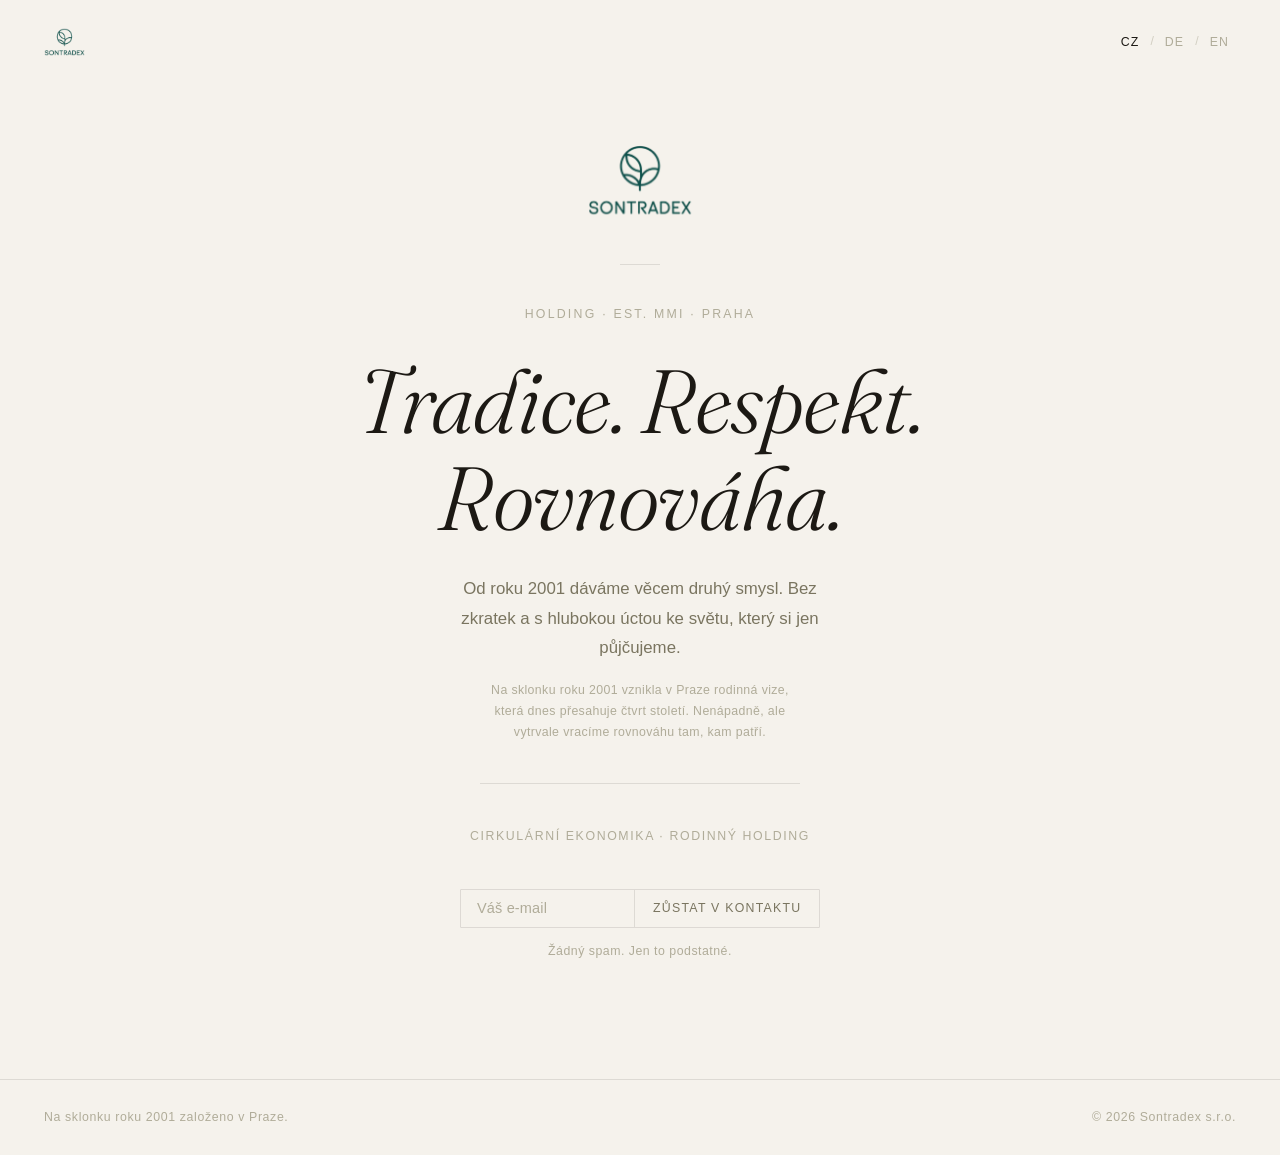
==== commit d0dda4ca: "Update index.html" ====
--- a/index.html
+++ b/index.html
@@ -253,49 +253,56 @@
   <script>
     // ─── GOOGLE SHEETS ───────────────────────────────────────────
     // Nahraď URL po deployi Google Apps Script (viz README.md)
-    const GS_URL = 'YOUR_GOOGLE_APPS_SCRIPT_URL_HERE';
-
-    // ─── PŘEKLADY ────────────────────────────────────────────────
+    const GS_URL = 'https://script.google.com/macros/s/AKfycbwko_2b8R3ylff7YlDsTxbk3TT0zmzrD5FkISdw-7GIflppMk-y1_cn5-h92aZJM3as/exec';
+// ─── PŘEKLADY ────────────────────────────────────────────────
     const T = {
       cs: {
-        kicker:  'Holding · Est. MMCI · Praha',
-        h1:      'Dřevo. Příroda. Eko.',
-        tagline: 'Bez trendů. Bez zkratek. S respektem ke světu, který si jen půjčujeme.',
-        heritage:'Na sklonku roku 2001 bylo v Praze položeno to, co dnes přerůstá v něco většího — čtvrt století v souladu s přírodou.',
-        coming:  'Cirkulární ekonomika · Eco lifestyle · Více brzy',
+        kicker:  'Holding · Est. MMI · Praha',
+        h1:      'Tradice. Respekt. Rovnováha.',
+        tagline: 'Od roku 2001 dáváme věcem druhý smysl. Bez zkratek a s hlubokou úctou ke světu, který si jen půjčujeme.',
+        heritage:'Na sklonku roku 2001 vznikla v Praze rodinná vize, která dnes přesahuje čtvrt století. Nenápadně, ale vytrvale vracíme rovnováhu tam, kam patří.',
+        coming:  'Cirkulární ekonomika · Rodinný holding',
         ph:      'Váš e-mail',
-        cta:     'Odebírat',
+        cta:     'Zůstat v kontaktu',
         note:    'Žádný spam. Jen to podstatné.',
         ok:      'Děkujeme. Brzy se ohlásíme.',
         founded: 'Na sklonku roku 2001 založeno v Praze.',
       },
       de: {
-        kicker:  'Holding · Est. MMCI · Prag',
-        h1:      'Holz. Natur. Öko.',
-        tagline: 'Keine Trends. Keine Abkürzungen. Respekt vor einer Welt, die wir nur leihen.',
-        heritage:'Ende 2001 in Prag gegründet — was damals begann, wächst heute über sich hinaus. Ein Vierteljahrhundert im Einklang mit der Natur.',
-        coming:  'Kreislaufwirtschaft · Eco Lifestyle · Mehr kommt bald',
+        kicker:  'Holding · Est. MMI · Prag',
+        h1:      'Tradition. Respekt. Gleichgewicht.',
+        tagline: 'Seit 2001 geben wir Dingen einen zweiten Sinn. Ohne Abkürzungen und mit tiefem Respekt vor einer Welt, die wir nur leihen.',
+        heritage:'Ende 2001 entstand in Prag eine familiäre Vision, die heute über ein Vierteljahrhundert andauert. Unauffällig, aber beharrlich bringen wir das Gleichgewicht dorthin zurück, wo es hingehört.',
+        coming:  'Kreislaufwirtschaft · Familienholding',
         ph:      'Ihre E-Mail',
-        cta:     'Anmelden',
-        note:    'Kein Spam. Nur Wesentliches.',
-        ok:      'Danke. Wir melden uns.',
+        cta:     'In Kontakt bleiben',
+        note:    'Kein Spam. Nur das Wesentliche.',
+        ok:      'Danke. Wir melden uns in Kürze.',
         founded: 'Ende 2001 in Prag gegründet.',
       },
       en: {
-        kicker:  'Holding · Est. MMCI · Prague',
-        h1:      'Wood. Nature. Eco.',
-        tagline: 'No trends. No shortcuts. Deep respect for a world we only borrow.',
-        heritage:'Founded in Prague in late 2001 — what began then has grown into something more. A quarter century aligned with nature.',
-        coming:  'Circular Economy · Eco Lifestyle · More coming soon',
+        kicker:  'Holding · Est. MMI · Prague',
+        h1:      'Tradition. Respect. Balance.',
+        tagline: 'Giving things a second purpose since 2001. No shortcuts, just profound respect for a world we only borrow.',
+        heritage:'Founded in Prague in late 2001, our family vision now spans over a quarter of a century. Quietly but persistently, we restore balance where it belongs.',
+        coming:  'Circular Economy · Family Holding',
         ph:      'Your email',
-        cta:     'Stay tuned',
+        cta:     'Stay in touch',
         note:    'No spam. Just what matters.',
         ok:      "Thank you. We'll be in touch.",
         founded: 'Founded in Prague in late 2001.',
       },
     };
 
-    let lang = 'cs';
+    // ─── AUTODETEKCE JAZYKA PODLE DOMÉNY ─────────────────────────
+    let lang = 'cs'; // výchozí
+    const host = window.location.hostname || '';
+    
+    if (host.endsWith('.de')) {
+      lang = 'de';
+    } else if (host.endsWith('.com')) {
+      lang = 'en';
+    }
 
     function render(l) {
       const t = T[l] || T.cs; lang = l;
@@ -325,11 +332,10 @@
       const btn = document.getElementById('sub-btn');
       btn.disabled = true; btn.textContent = '…';
 
-      // no-cors: opaque response, data lands in Google Sheet
       fetch(GS_URL, {
         method: 'POST', mode: 'no-cors',
         headers: { 'Content-Type': 'application/json' },
-        body: JSON.stringify({ email, lang, timestamp: new Date().toISOString(), source: 'sontradex.com' })
+        body: JSON.stringify({ email, lang, timestamp: new Date().toISOString(), source: host || 'sontradex' })
       }).catch(() => {});
 
       document.getElementById('sub-email').value = '';
@@ -337,7 +343,9 @@
       btn.textContent = T[lang].cta; btn.disabled = false;
     });
 
-    render('cs');
+    // Spuštění s detekovaným jazykem
+    render(lang);
+ 
   </script>
 </body>
-</html>+</html>
